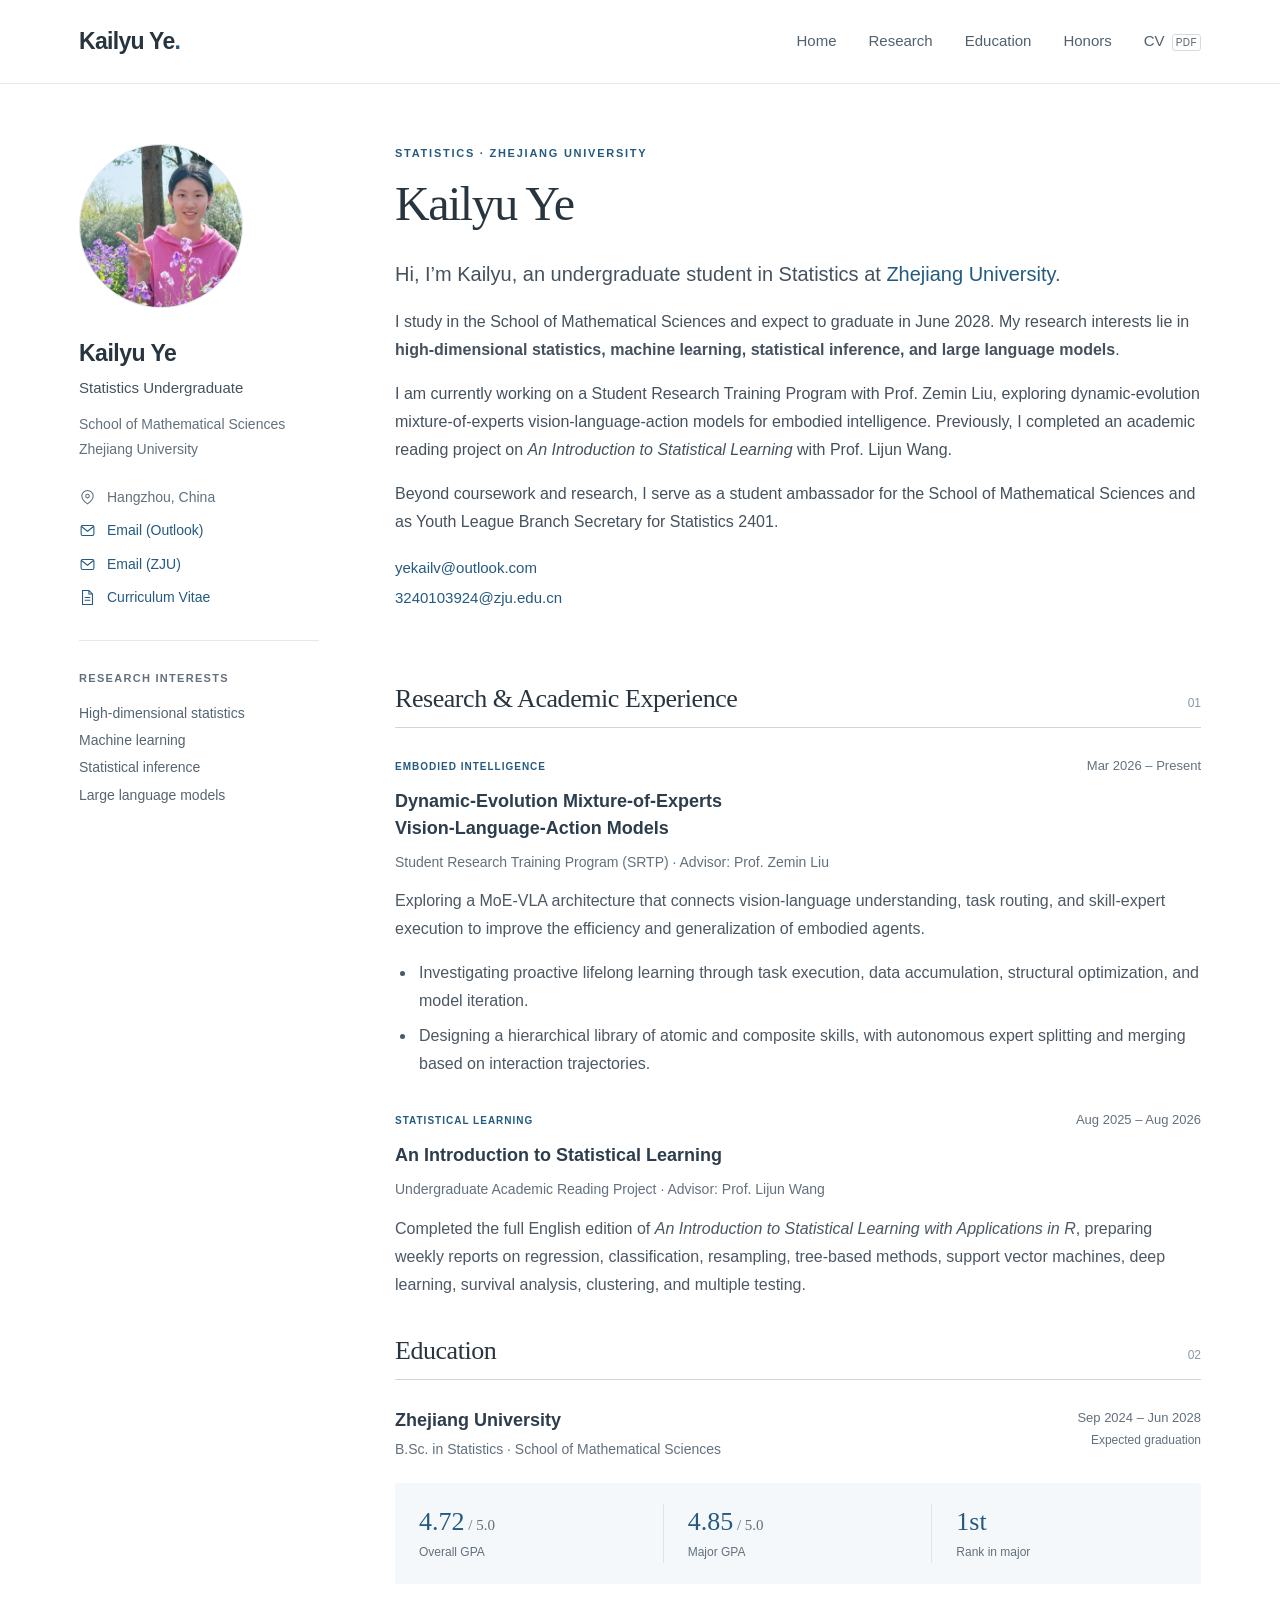
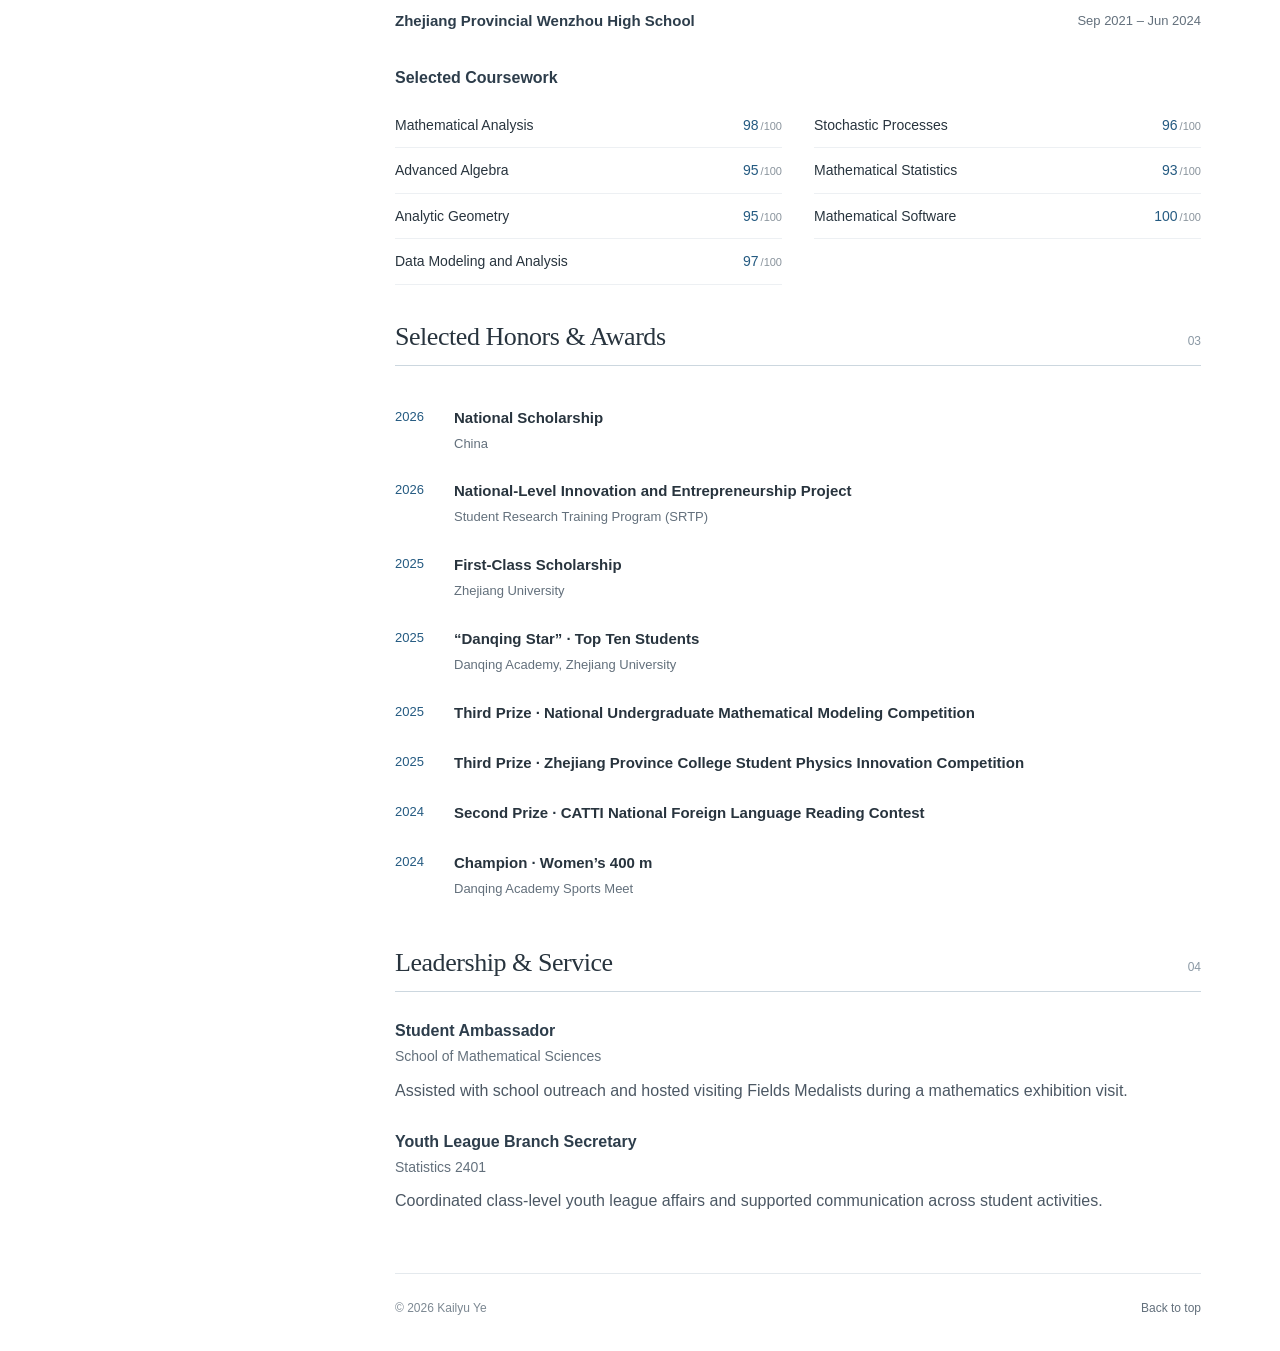
==== index.html @ 3902a8bb "Use supplied portrait as homepage profile photo" ====
<!doctype html>
<html lang="en">
<head>
  <meta charset="utf-8">
  <meta name="viewport" content="width=device-width, initial-scale=1">
  <meta name="description" content="Kailyu Ye is an undergraduate studying Statistics at Zhejiang University, with interests in high-dimensional statistics, machine learning, statistical inference, and large language models.">
  <meta name="theme-color" content="#245a81">
  <title>Kailyu Ye | Zhejiang University</title>
  <link rel="icon" href="favicon.svg" type="image/svg+xml">
  <link rel="stylesheet" href="styles.css">
</head>
<body>
<a class="skip" href="#main">Skip to content</a>
<header class="masthead">
  <nav class="nav" aria-label="Main navigation">
    <a class="wordmark" href="#about">Kailyu Ye<span class="wordmark-dot">.</span></a>
    <div class="nav-links"><a href="#about">Home</a><a href="#research">Research</a><a href="#education">Education</a><a href="#honors">Honors</a><a href="Kailyu_Ye_CV.pdf" target="_blank" rel="noopener">CV <span class="file-label">PDF</span></a></div>
  </nav>
</header>
<div class="layout">
  <aside class="profile" aria-label="Personal information">
    <img class="monogram" src="profile.jpg" alt="Kailyu Ye" width="164" height="164" style="object-fit:cover;object-position:65% 35%;" fetchpriority="high">
    <h2>Kailyu Ye</h2>
    <p class="role">Statistics Undergraduate</p>
    <p class="affiliation">School of Mathematical Sciences<br>Zhejiang University</p>
    <div class="profile-links">
      <span><svg viewBox="0 0 24 24" aria-hidden="true"><path d="M20 10c0 6-8 11-8 11S4 16 4 10a8 8 0 1 1 16 0Z"/><circle cx="12" cy="10" r="2.5"/></svg>Hangzhou, China</span>
      <a href="mailto:yekailv@outlook.com"><svg viewBox="0 0 24 24" aria-hidden="true"><rect x="3" y="5" width="18" height="14" rx="2"/><path d="m3 6 9 7 9-7"/></svg>Email (Outlook)</a>
      <a href="mailto:3240103924@zju.edu.cn"><svg viewBox="0 0 24 24" aria-hidden="true"><rect x="3" y="5" width="18" height="14" rx="2"/><path d="m3 6 9 7 9-7"/></svg>Email (ZJU)</a>
      <a href="Kailyu_Ye_CV.pdf" target="_blank" rel="noopener"><svg viewBox="0 0 24 24" aria-hidden="true"><path d="M14 2H5v20h14V7Z M14 2v5h5 M8 12h8 M8 16h8"/></svg>Curriculum Vitae</a>
    </div>
    <div class="sidebar-note"><span>RESEARCH INTERESTS</span><p>High-dimensional statistics<br>Machine learning<br>Statistical inference<br>Large language models</p></div>
  </aside>
  <main id="main">
    <section id="about" class="intro">
      <p class="eyebrow">STATISTICS · ZHEJIANG UNIVERSITY</p>
      <h1>Kailyu Ye</h1>
      <p class="intro-lead">Hi, I’m Kailyu, an undergraduate student in Statistics at <a href="https://www.zju.edu.cn/english/" target="_blank" rel="noopener">Zhejiang University</a>.</p>
      <p>I study in the School of Mathematical Sciences and expect to graduate in June 2028. My research interests lie in <strong>high-dimensional statistics, machine learning, statistical inference, and large language models</strong>.</p>
      <p>I am currently working on a Student Research Training Program with Prof. Zemin Liu, exploring dynamic-evolution mixture-of-experts vision-language-action models for embodied intelligence. Previously, I completed an academic reading project on <em>An Introduction to Statistical Learning</em> with Prof. Lijun Wang.</p>
      <p>Beyond coursework and research, I serve as a student ambassador for the School of Mathematical Sciences and as Youth League Branch Secretary for Statistics 2401.</p>
      <a class="contact-link" href="mailto:yekailv@outlook.com">yekailv@outlook.com</a><br>
      <a class="contact-link" href="mailto:3240103924@zju.edu.cn">3240103924@zju.edu.cn</a>
    </section>

    <section id="research">
      <div class="section-heading"><h2>Research & Academic Experience</h2><span>01</span></div>
      <article class="research-item">
        <div class="item-meta"><span class="tag">EMBODIED INTELLIGENCE</span><time>Mar 2026 – Present</time></div>
        <h3>Dynamic-Evolution Mixture-of-Experts<br class="desktop-break"> Vision-Language-Action Models</h3>
        <p class="subline">Student Research Training Program (SRTP) · Advisor: Prof. Zemin Liu</p>
        <p>Exploring a MoE-VLA architecture that connects vision-language understanding, task routing, and skill-expert execution to improve the efficiency and generalization of embodied agents.</p>
        <ul><li>Investigating proactive lifelong learning through task execution, data accumulation, structural optimization, and model iteration.</li><li>Designing a hierarchical library of atomic and composite skills, with autonomous expert splitting and merging based on interaction trajectories.</li></ul>
      </article>
      <article class="research-item">
        <div class="item-meta"><span class="tag">STATISTICAL LEARNING</span><time>Aug 2025 – Aug 2026</time></div>
        <h3>An Introduction to Statistical Learning</h3>
        <p class="subline">Undergraduate Academic Reading Project · Advisor: Prof. Lijun Wang</p>
        <p>Completed the full English edition of <em>An Introduction to Statistical Learning with Applications in R</em>, preparing weekly reports on regression, classification, resampling, tree-based methods, support vector machines, deep learning, survival analysis, clustering, and multiple testing.</p>
      </article>
    </section>

    <section id="education">
      <div class="section-heading"><h2>Education</h2><span>02</span></div>
      <div class="education-row"><div><h3>Zhejiang University</h3><p>B.Sc. in Statistics · School of Mathematical Sciences</p></div><time>Sep 2024 – Jun 2028<br><small>Expected graduation</small></time></div>
      <div class="academic-stats"><div><strong>4.72<span> / 5.0</span></strong><span>Overall GPA</span></div><div><strong>4.85<span> / 5.0</span></strong><span>Major GPA</span></div><div><strong>1st</strong><span>Rank in major</span></div></div>
      <div class="education-row secondary"><div><h3>Zhejiang Provincial Wenzhou High School</h3></div><time>Sep 2021 – Jun 2024</time></div>
      <h3 class="minor-heading">Selected Coursework</h3>
      <dl class="courses"><div><dt>Mathematical Analysis</dt><dd>98<span>/100</span></dd></div><div><dt>Stochastic Processes</dt><dd>96<span>/100</span></dd></div><div><dt>Advanced Algebra</dt><dd>95<span>/100</span></dd></div><div><dt>Mathematical Statistics</dt><dd>93<span>/100</span></dd></div><div><dt>Analytic Geometry</dt><dd>95<span>/100</span></dd></div><div><dt>Mathematical Software</dt><dd>100<span>/100</span></dd></div><div><dt>Data Modeling and Analysis</dt><dd>97<span>/100</span></dd></div></dl>
    </section>

    <section id="honors">
      <div class="section-heading"><h2>Selected Honors & Awards</h2><span>03</span></div>
      <ul class="awards"><li><time>2026</time><div><strong>National Scholarship</strong><span>China</span></div></li><li><time>2026</time><div><strong>National-Level Innovation and Entrepreneurship Project</strong><span>Student Research Training Program (SRTP)</span></div></li><li><time>2025</time><div><strong>First-Class Scholarship</strong><span>Zhejiang University</span></div></li><li><time>2025</time><div><strong>“Danqing Star” · Top Ten Students</strong><span>Danqing Academy, Zhejiang University</span></div></li><li><time>2025</time><div><strong>Third Prize · National Undergraduate Mathematical Modeling Competition</strong></div></li><li><time>2025</time><div><strong>Third Prize · Zhejiang Province College Student Physics Innovation Competition</strong></div></li><li><time>2024</time><div><strong>Second Prize · CATTI National Foreign Language Reading Contest</strong></div></li><li><time>2024</time><div><strong>Champion · Women’s 400 m</strong><span>Danqing Academy Sports Meet</span></div></li></ul>
    </section>

    <section id="service">
      <div class="section-heading"><h2>Leadership & Service</h2><span>04</span></div>
      <div class="service-item"><h3>Student Ambassador</h3><p class="subline">School of Mathematical Sciences</p><p>Assisted with school outreach and hosted visiting Fields Medalists during a mathematics exhibition visit.</p></div>
      <div class="service-item"><h3>Youth League Branch Secretary</h3><p class="subline">Statistics 2401</p><p>Coordinated class-level youth league affairs and supported communication across student activities.</p></div>
    </section>
    <footer><span>© 2026 Kailyu Ye</span><a href="#about">Back to top</a></footer>
  </main>
</div>
</body>
</html>
---- styles.css ----
:root{--ink:#28343e;--muted:#63707c;--blue:#245a81;--line:#e4e9ed;--pale:#f5f8fa}*{box-sizing:border-box}html{scroll-behavior:smooth;scroll-padding-top:104px}body{margin:0;background:#fff;color:var(--ink);font-family:-apple-system,BlinkMacSystemFont,"Segoe UI",Arial,sans-serif;font-size:16px;line-height:1.75}a{color:var(--blue);text-decoration:none;text-underline-offset:4px}a:hover{text-decoration:underline}a:focus-visible{outline:3px solid #7eaac9;outline-offset:5px;border-radius:2px}.skip{position:absolute;top:-60px;left:16px;background:white;padding:8px 16px;z-index:10}.skip:focus{top:8px}.masthead{border-bottom:1px solid var(--line);background:rgba(255,255,255,.97);position:sticky;top:0;z-index:3}.nav{max-width:1190px;margin:auto;min-height:83px;display:flex;align-items:center;justify-content:space-between;padding:0 34px;gap:28px}.wordmark{font-size:23px;font-weight:700;letter-spacing:-.7px;color:var(--ink)}.wordmark-dot{color:var(--blue)}.nav-links{display:flex;align-items:center;gap:32px}.nav-links a{font-size:15px;font-weight:500;color:#52616e}.nav-links a:hover{color:var(--blue)}.file-label{font-size:10px;letter-spacing:.4px;margin-left:3px;border:1px solid #d4dce2;border-radius:3px;padding:2px 3px;vertical-align:middle}.layout{max-width:1190px;margin:0 auto;display:grid;grid-template-columns:240px minmax(0,1fr);gap:76px;padding:60px 34px 0}.profile{align-self:start;position:sticky;top:129px}.monogram{width:164px;height:164px;display:grid;place-content:center;border:1px solid #dce5eb;border-radius:50%;background:#edf3f7;color:#38637f;font-family:Georgia,serif;font-size:56px;letter-spacing:-4px;position:relative;margin-bottom:25px}.monogram span{position:absolute;bottom:32px;left:68px;width:28px;height:2px;background:#7d9aad}.profile h2{font-size:23px;margin:0 0 2px;letter-spacing:-.5px}.role{font-size:15px;margin:0 0 10px;color:#44535f}.affiliation{font-size:14px;color:var(--muted);line-height:1.8;margin:0 0 23px}.profile-links{display:flex;flex-direction:column;gap:9px;font-size:14px}.profile-links>*{display:flex;align-items:center;gap:11px}.profile-links>span{color:var(--muted)}.profile-links svg{width:17px;height:17px;fill:none;stroke:currentColor;stroke-width:1.5;flex-shrink:0}.sidebar-note{margin-top:30px;padding-top:22px;border-top:1px solid var(--line)}.sidebar-note>span{font-size:11px;letter-spacing:1.3px;font-weight:600;color:var(--muted)}.sidebar-note p{font-size:14px;line-height:1.95;margin-top:9px;color:#566571}main{min-width:0}.eyebrow{font-size:11px;letter-spacing:1.75px;font-weight:600;color:var(--blue);margin:0 0 13px}h1{font-family:Georgia,"Times New Roman",serif;font-size:48px;font-weight:400;letter-spacing:-1.5px;line-height:1.15;margin:0 0 27px}p{margin:0 0 16px}strong{font-weight:600}.intro-lead{font-size:20px;line-height:1.6;margin-bottom:18px}.intro{padding-bottom:35px}.intro p:not(.eyebrow){color:#45515d}.contact-link{display:inline-block;margin-top:3px;font-size:15px}section{scroll-margin-top:105px}main>section+section{margin-top:35px}.section-heading{display:flex;justify-content:space-between;align-items:baseline;gap:20px;border-bottom:1px solid #ccd7df;margin-bottom:27px;padding-bottom:11px}.section-heading h2{font-family:Georgia,"Times New Roman",serif;font-size:26px;letter-spacing:-.45px;font-weight:400;line-height:1.3;margin:0}.section-heading>span{font-size:12px;color:#8a98a4;font-variant-numeric:tabular-nums}h3{font-size:18px;line-height:1.5;font-weight:600;margin:0 0 8px;color:#2d3d4b}.research-item{margin-bottom:31px}.item-meta{display:flex;justify-content:space-between;gap:15px;align-items:center;margin-bottom:10px}.tag{font-size:10px;font-weight:650;letter-spacing:1px;color:var(--blue)}time{font-size:13px;color:var(--muted);white-space:nowrap}.subline{font-size:14px;color:var(--muted);margin-bottom:13px}.research-item>p:not(.subline),.research-item ul{color:#4c5864}.research-item ul{padding-left:21px;margin:10px 0}.research-item li{padding-left:3px;margin-bottom:7px}.education-row{display:flex;justify-content:space-between;gap:20px}.education-row h3{margin-bottom:3px}.education-row p{font-size:14px;color:var(--muted)}.education-row time{text-align:right}.education-row small{font-size:12px}.academic-stats{display:grid;grid-template-columns:repeat(3,1fr);padding:21px 0;margin:6px 0 26px;background:var(--pale);border-radius:3px}.academic-stats>div{padding:0 24px;display:flex;flex-direction:column;border-right:1px solid #dce5eb}.academic-stats>div:last-child{border-right:0}.academic-stats strong{font-family:Georgia,serif;font-weight:400;font-size:26px;color:var(--blue);line-height:1.4}.academic-stats strong span{font-size:15px;color:var(--muted)}.academic-stats>div>span{font-size:12px;color:var(--muted);margin-top:2px}.secondary h3{font-size:15px}.minor-heading{font-size:16px;margin:30px 0 13px}.courses{display:grid;grid-template-columns:1fr 1fr;column-gap:32px;margin:0}.courses>div{display:flex;justify-content:space-between;gap:10px;border-bottom:1px solid #edf0f3;padding:10px 0;font-size:14px}.courses dd{margin:0;color:var(--blue);font-variant-numeric:tabular-nums;white-space:nowrap}.courses dd span{color:#8a949d;font-size:11px;margin-left:2px}.awards{list-style:none;padding:0;margin:0}.awards li{display:flex;gap:24px;padding:11px 0}.awards time{padding-top:2px;color:var(--blue);min-width:35px}.awards strong{font-size:15px}.awards li div>span{display:block;font-size:13px;color:var(--muted);margin-top:1px}.service-item{margin-bottom:25px}.service-item h3{font-size:16px;margin:0}.service-item .subline{margin:1px 0 8px}.service-item>p:last-child{color:#4c5864}footer{margin-top:58px;border-top:1px solid var(--line);padding:24px 0 32px;display:flex;justify-content:space-between;font-size:12px;color:#7c8892}footer a{color:var(--muted)}@media(min-width:1350px){.layout{gap:90px;grid-template-columns:235px minmax(0,1fr)}}@media(max-width:900px){.layout{gap:38px;grid-template-columns:200px minmax(0,1fr);padding:40px 25px 0}.nav{padding:0 25px}.nav-links{gap:21px}.monogram{width:145px;height:145px}.monogram span{left:59px;bottom:25px}.courses{grid-template-columns:1fr}.education-row{display:block}.education-row time{text-align:left;display:block;margin-bottom:16px}.education-row time br{display:none}.education-row small{margin-left:5px}.academic-stats>div{padding:0 13px}.item-meta{align-items:start;flex-direction:column;gap:3px}.desktop-break{display:none}}@media(max-width:640px){html{scroll-padding-top:120px}.masthead{position:relative}.nav{display:block;padding:17px 22px 14px}.wordmark{font-size:22px}.nav-links{gap:23px;margin-top:11px;overflow-x:auto;padding-bottom:4px}.nav-links a{font-size:14px;white-space:nowrap}.layout{display:block;padding:30px 23px 0}.profile{position:static;display:grid;grid-template-columns:80px 1fr;column-gap:19px;margin-bottom:37px;padding-bottom:25px;border-bottom:1px solid var(--line)}.monogram{grid-column:1;grid-row:1/5;width:80px;height:80px;font-size:32px;letter-spacing:-2px;margin:0}.monogram span{width:16px;left:32px;bottom:15px}.profile h2{font-size:21px;grid-column:2}.role{grid-column:2;font-size:14px;margin:0 0 3px}.affiliation{grid-column:2;font-size:12px;margin:0}.profile-links{grid-column:1/3;flex-direction:row;flex-wrap:wrap;gap:10px 20px;margin-top:19px;font-size:13px}.profile-links>span{display:none}.sidebar-note{display:none}h1{font-size:40px;margin-bottom:22px}.eyebrow{font-size:10px;letter-spacing:1.3px}.intro-lead{font-size:19px}.intro{padding-bottom:13px}.section-heading h2{font-size:24px}.section-heading{gap:12px}.academic-stats strong{font-size:23px}.academic-stats>div{padding:0 12px}.academic-stats>div>span{font-size:11px}.academic-stats strong span{font-size:12px}.awards li{gap:18px}main>section+section{margin-top:33px}footer{margin-top:40px}section{scroll-margin-top:25px}}@media(prefers-reduced-motion:reduce){html{scroll-behavior:auto}}
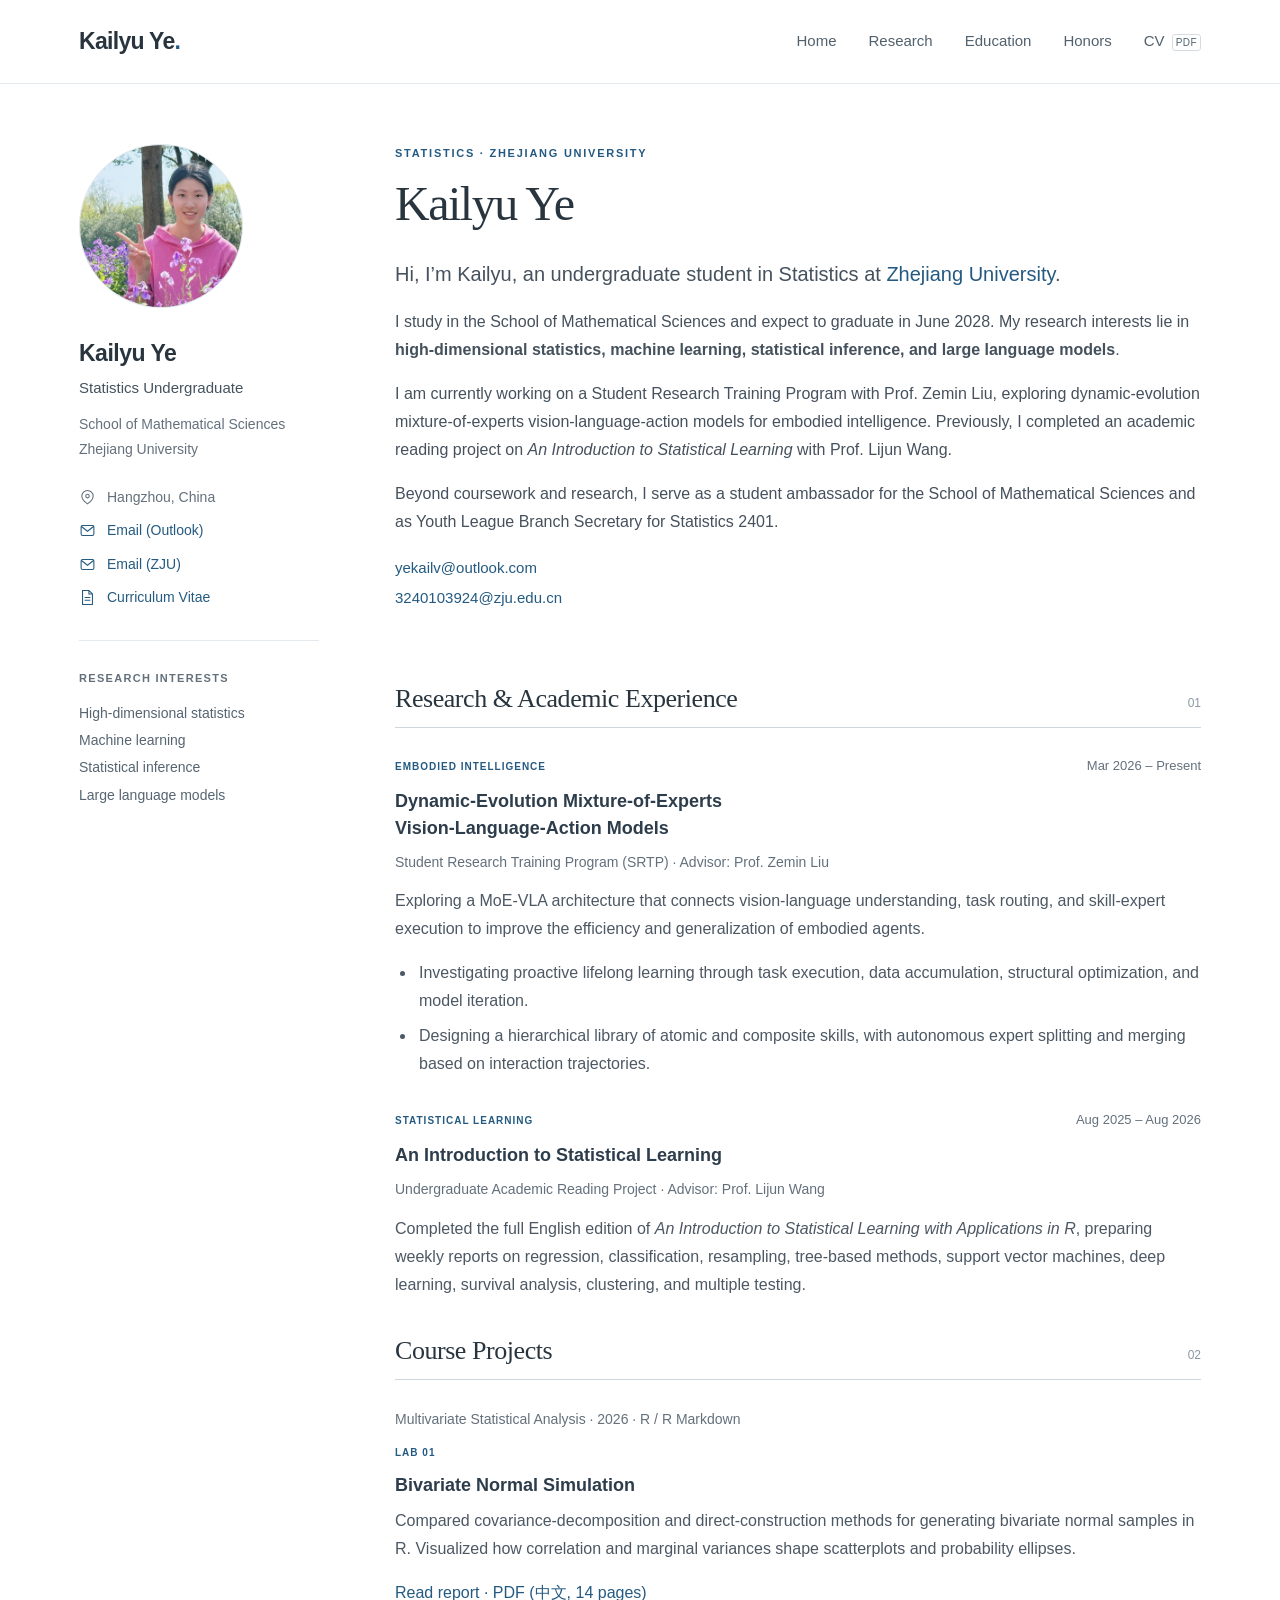
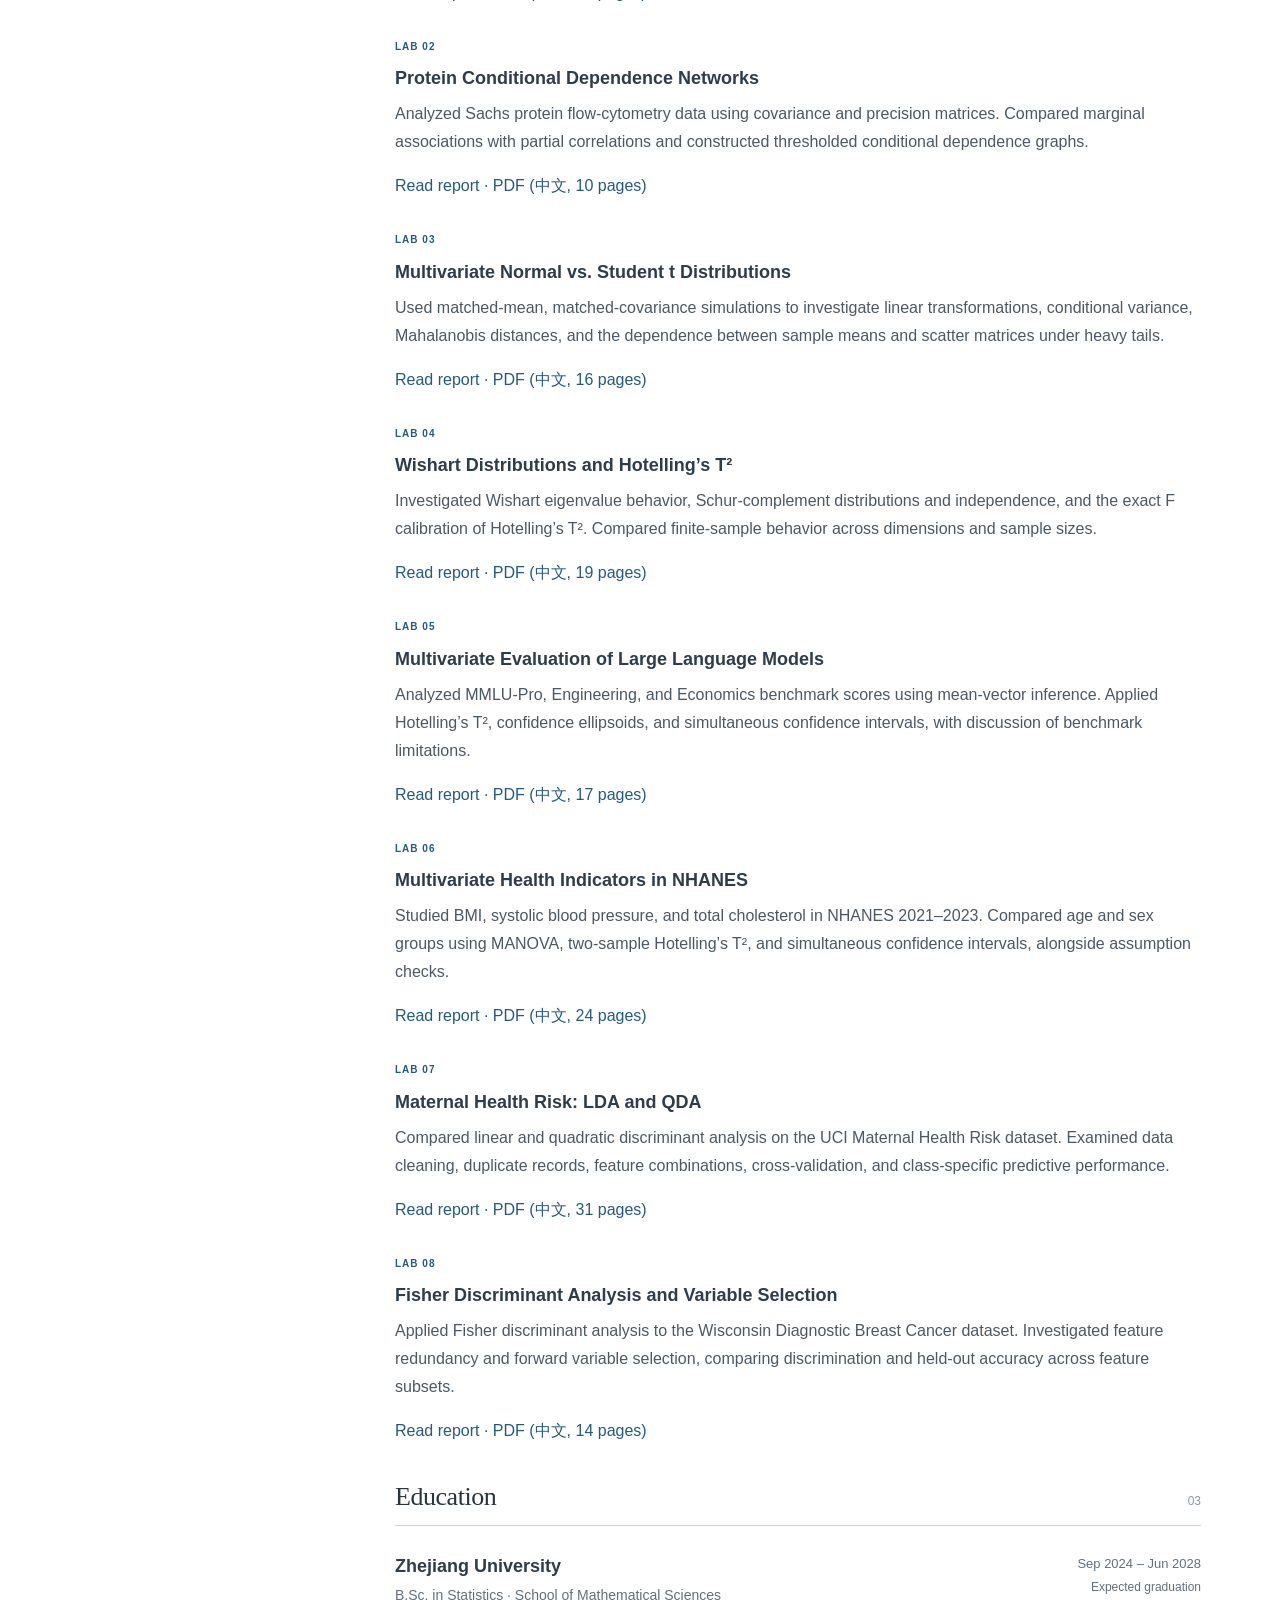
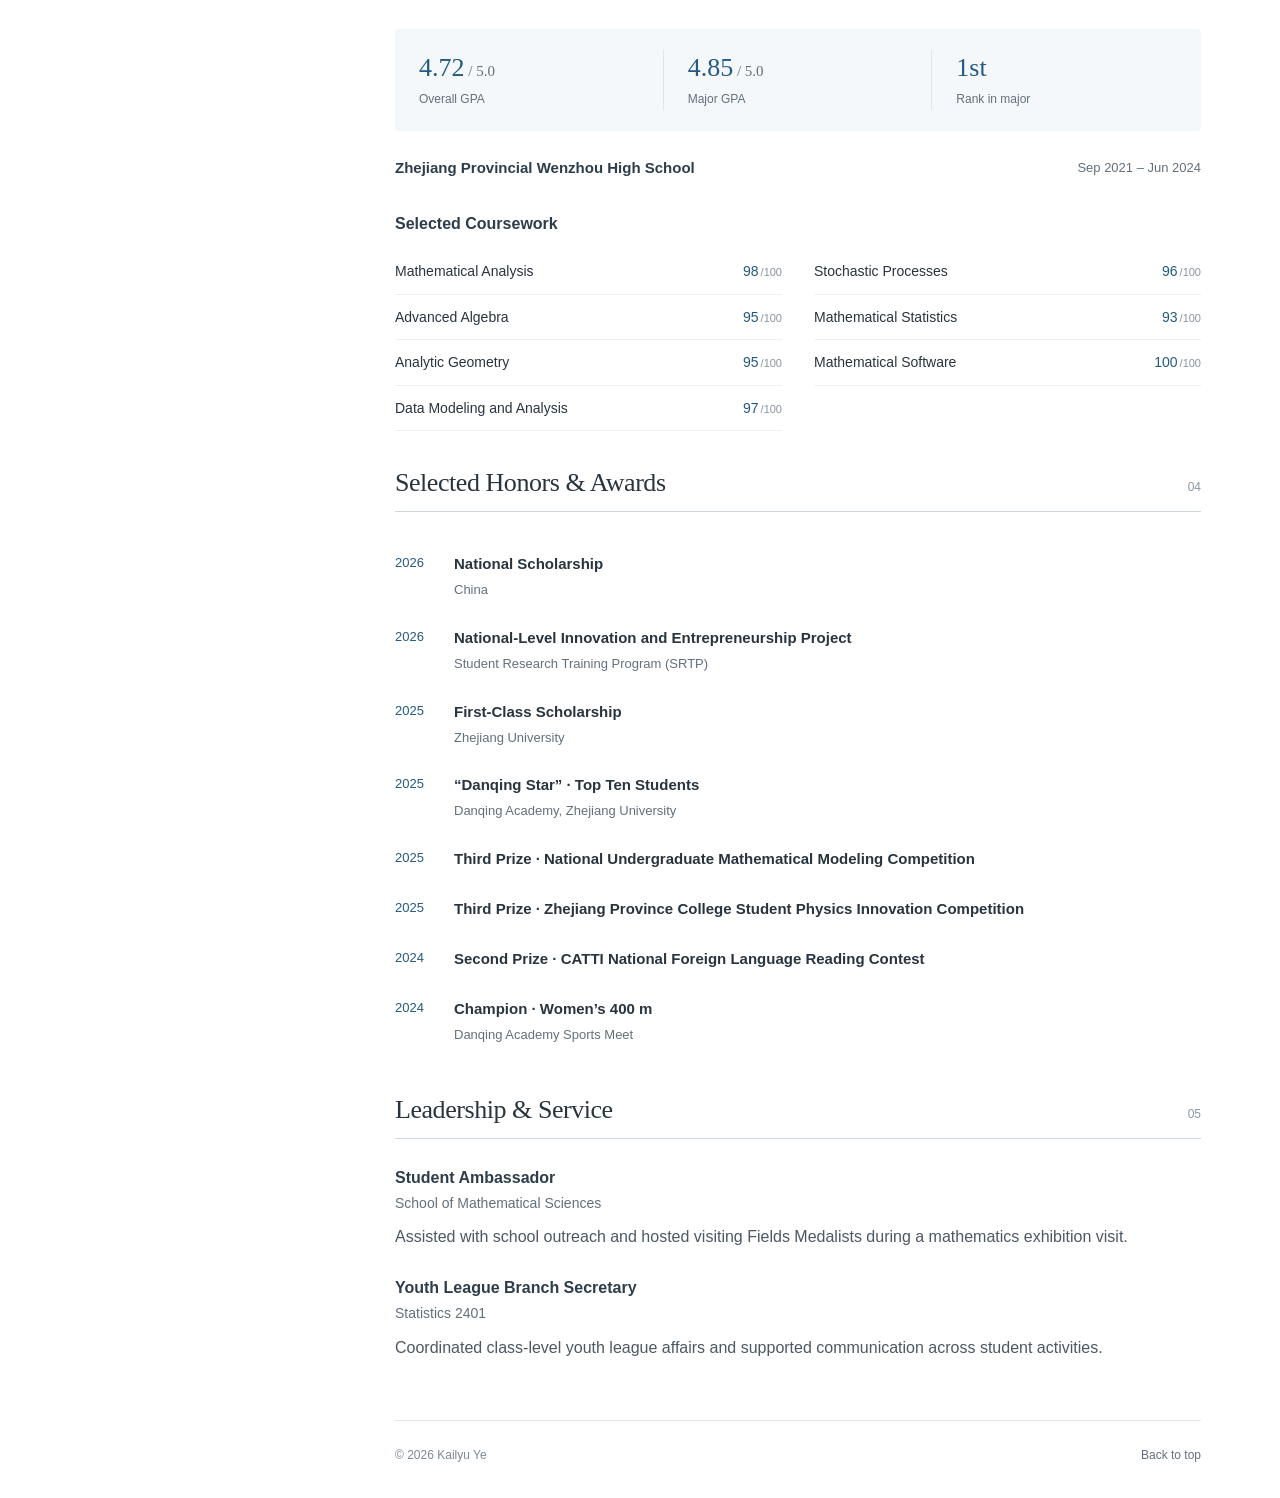
==== commit d6fd3c7f: "Add eight multivariate statistics lab summaries and PDF reports" ====
--- a/index.html
+++ b/index.html
@@ -60,8 +60,61 @@
       </article>
     </section>
 
+    <section id="course-projects">
+      <div class="section-heading"><h2>Course Projects</h2><span>02</span></div>
+      <p class="subline">Multivariate Statistical Analysis · 2026 · R / R Markdown</p>
+      <article class="research-item">
+        <div class="item-meta"><span class="tag">LAB 01</span></div>
+        <h3>Bivariate Normal Simulation</h3>
+        <p>Compared covariance-decomposition and direct-construction methods for generating bivariate normal samples in R. Visualized how correlation and marginal variances shape scatterplots and probability ellipses.</p>
+        <a href="projects/multivariate/lab01.pdf" target="_blank" rel="noopener" aria-label="Read Lab 1 report, PDF in Chinese">Read report · PDF (中文, 14 pages)</a>
+      </article>
+      <article class="research-item">
+        <div class="item-meta"><span class="tag">LAB 02</span></div>
+        <h3>Protein Conditional Dependence Networks</h3>
+        <p>Analyzed Sachs protein flow-cytometry data using covariance and precision matrices. Compared marginal associations with partial correlations and constructed thresholded conditional dependence graphs.</p>
+        <a href="projects/multivariate/lab02.pdf" target="_blank" rel="noopener" aria-label="Read Lab 2 report, PDF in Chinese">Read report · PDF (中文, 10 pages)</a>
+      </article>
+      <article class="research-item">
+        <div class="item-meta"><span class="tag">LAB 03</span></div>
+        <h3>Multivariate Normal vs. Student t Distributions</h3>
+        <p>Used matched-mean, matched-covariance simulations to investigate linear transformations, conditional variance, Mahalanobis distances, and the dependence between sample means and scatter matrices under heavy tails.</p>
+        <a href="projects/multivariate/lab03.pdf" target="_blank" rel="noopener" aria-label="Read Lab 3 report, PDF in Chinese">Read report · PDF (中文, 16 pages)</a>
+      </article>
+      <article class="research-item">
+        <div class="item-meta"><span class="tag">LAB 04</span></div>
+        <h3>Wishart Distributions and Hotelling’s T²</h3>
+        <p>Investigated Wishart eigenvalue behavior, Schur-complement distributions and independence, and the exact F calibration of Hotelling’s T². Compared finite-sample behavior across dimensions and sample sizes.</p>
+        <a href="projects/multivariate/lab04.pdf" target="_blank" rel="noopener" aria-label="Read Lab 4 report, PDF in Chinese">Read report · PDF (中文, 19 pages)</a>
+      </article>
+      <article class="research-item">
+        <div class="item-meta"><span class="tag">LAB 05</span></div>
+        <h3>Multivariate Evaluation of Large Language Models</h3>
+        <p>Analyzed MMLU-Pro, Engineering, and Economics benchmark scores using mean-vector inference. Applied Hotelling’s T², confidence ellipsoids, and simultaneous confidence intervals, with discussion of benchmark limitations.</p>
+        <a href="projects/multivariate/lab05.pdf" target="_blank" rel="noopener" aria-label="Read Lab 5 report, PDF in Chinese">Read report · PDF (中文, 17 pages)</a>
+      </article>
+      <article class="research-item">
+        <div class="item-meta"><span class="tag">LAB 06</span></div>
+        <h3>Multivariate Health Indicators in NHANES</h3>
+        <p>Studied BMI, systolic blood pressure, and total cholesterol in NHANES 2021–2023. Compared age and sex groups using MANOVA, two-sample Hotelling’s T², and simultaneous confidence intervals, alongside assumption checks.</p>
+        <a href="projects/multivariate/lab06.pdf" target="_blank" rel="noopener" aria-label="Read Lab 6 report, PDF in Chinese">Read report · PDF (中文, 24 pages)</a>
+      </article>
+      <article class="research-item">
+        <div class="item-meta"><span class="tag">LAB 07</span></div>
+        <h3>Maternal Health Risk: LDA and QDA</h3>
+        <p>Compared linear and quadratic discriminant analysis on the UCI Maternal Health Risk dataset. Examined data cleaning, duplicate records, feature combinations, cross-validation, and class-specific predictive performance.</p>
+        <a href="projects/multivariate/lab07.pdf" target="_blank" rel="noopener" aria-label="Read Lab 7 report, PDF in Chinese">Read report · PDF (中文, 31 pages)</a>
+      </article>
+      <article class="research-item">
+        <div class="item-meta"><span class="tag">LAB 08</span></div>
+        <h3>Fisher Discriminant Analysis and Variable Selection</h3>
+        <p>Applied Fisher discriminant analysis to the Wisconsin Diagnostic Breast Cancer dataset. Investigated feature redundancy and forward variable selection, comparing discrimination and held-out accuracy across feature subsets.</p>
+        <a href="projects/multivariate/lab08.pdf" target="_blank" rel="noopener" aria-label="Read Lab 8 report, PDF in Chinese">Read report · PDF (中文, 14 pages)</a>
+      </article>
+    </section>
+
     <section id="education">
-      <div class="section-heading"><h2>Education</h2><span>02</span></div>
+      <div class="section-heading"><h2>Education</h2><span>03</span></div>
       <div class="education-row"><div><h3>Zhejiang University</h3><p>B.Sc. in Statistics · School of Mathematical Sciences</p></div><time>Sep 2024 – Jun 2028<br><small>Expected graduation</small></time></div>
       <div class="academic-stats"><div><strong>4.72<span> / 5.0</span></strong><span>Overall GPA</span></div><div><strong>4.85<span> / 5.0</span></strong><span>Major GPA</span></div><div><strong>1st</strong><span>Rank in major</span></div></div>
       <div class="education-row secondary"><div><h3>Zhejiang Provincial Wenzhou High School</h3></div><time>Sep 2021 – Jun 2024</time></div>
@@ -70,12 +123,12 @@
     </section>
 
     <section id="honors">
-      <div class="section-heading"><h2>Selected Honors & Awards</h2><span>03</span></div>
+      <div class="section-heading"><h2>Selected Honors & Awards</h2><span>04</span></div>
       <ul class="awards"><li><time>2026</time><div><strong>National Scholarship</strong><span>China</span></div></li><li><time>2026</time><div><strong>National-Level Innovation and Entrepreneurship Project</strong><span>Student Research Training Program (SRTP)</span></div></li><li><time>2025</time><div><strong>First-Class Scholarship</strong><span>Zhejiang University</span></div></li><li><time>2025</time><div><strong>“Danqing Star” · Top Ten Students</strong><span>Danqing Academy, Zhejiang University</span></div></li><li><time>2025</time><div><strong>Third Prize · National Undergraduate Mathematical Modeling Competition</strong></div></li><li><time>2025</time><div><strong>Third Prize · Zhejiang Province College Student Physics Innovation Competition</strong></div></li><li><time>2024</time><div><strong>Second Prize · CATTI National Foreign Language Reading Contest</strong></div></li><li><time>2024</time><div><strong>Champion · Women’s 400 m</strong><span>Danqing Academy Sports Meet</span></div></li></ul>
     </section>
 
     <section id="service">
-      <div class="section-heading"><h2>Leadership & Service</h2><span>04</span></div>
+      <div class="section-heading"><h2>Leadership & Service</h2><span>05</span></div>
       <div class="service-item"><h3>Student Ambassador</h3><p class="subline">School of Mathematical Sciences</p><p>Assisted with school outreach and hosted visiting Fields Medalists during a mathematics exhibition visit.</p></div>
       <div class="service-item"><h3>Youth League Branch Secretary</h3><p class="subline">Statistics 2401</p><p>Coordinated class-level youth league affairs and supported communication across student activities.</p></div>
     </section>
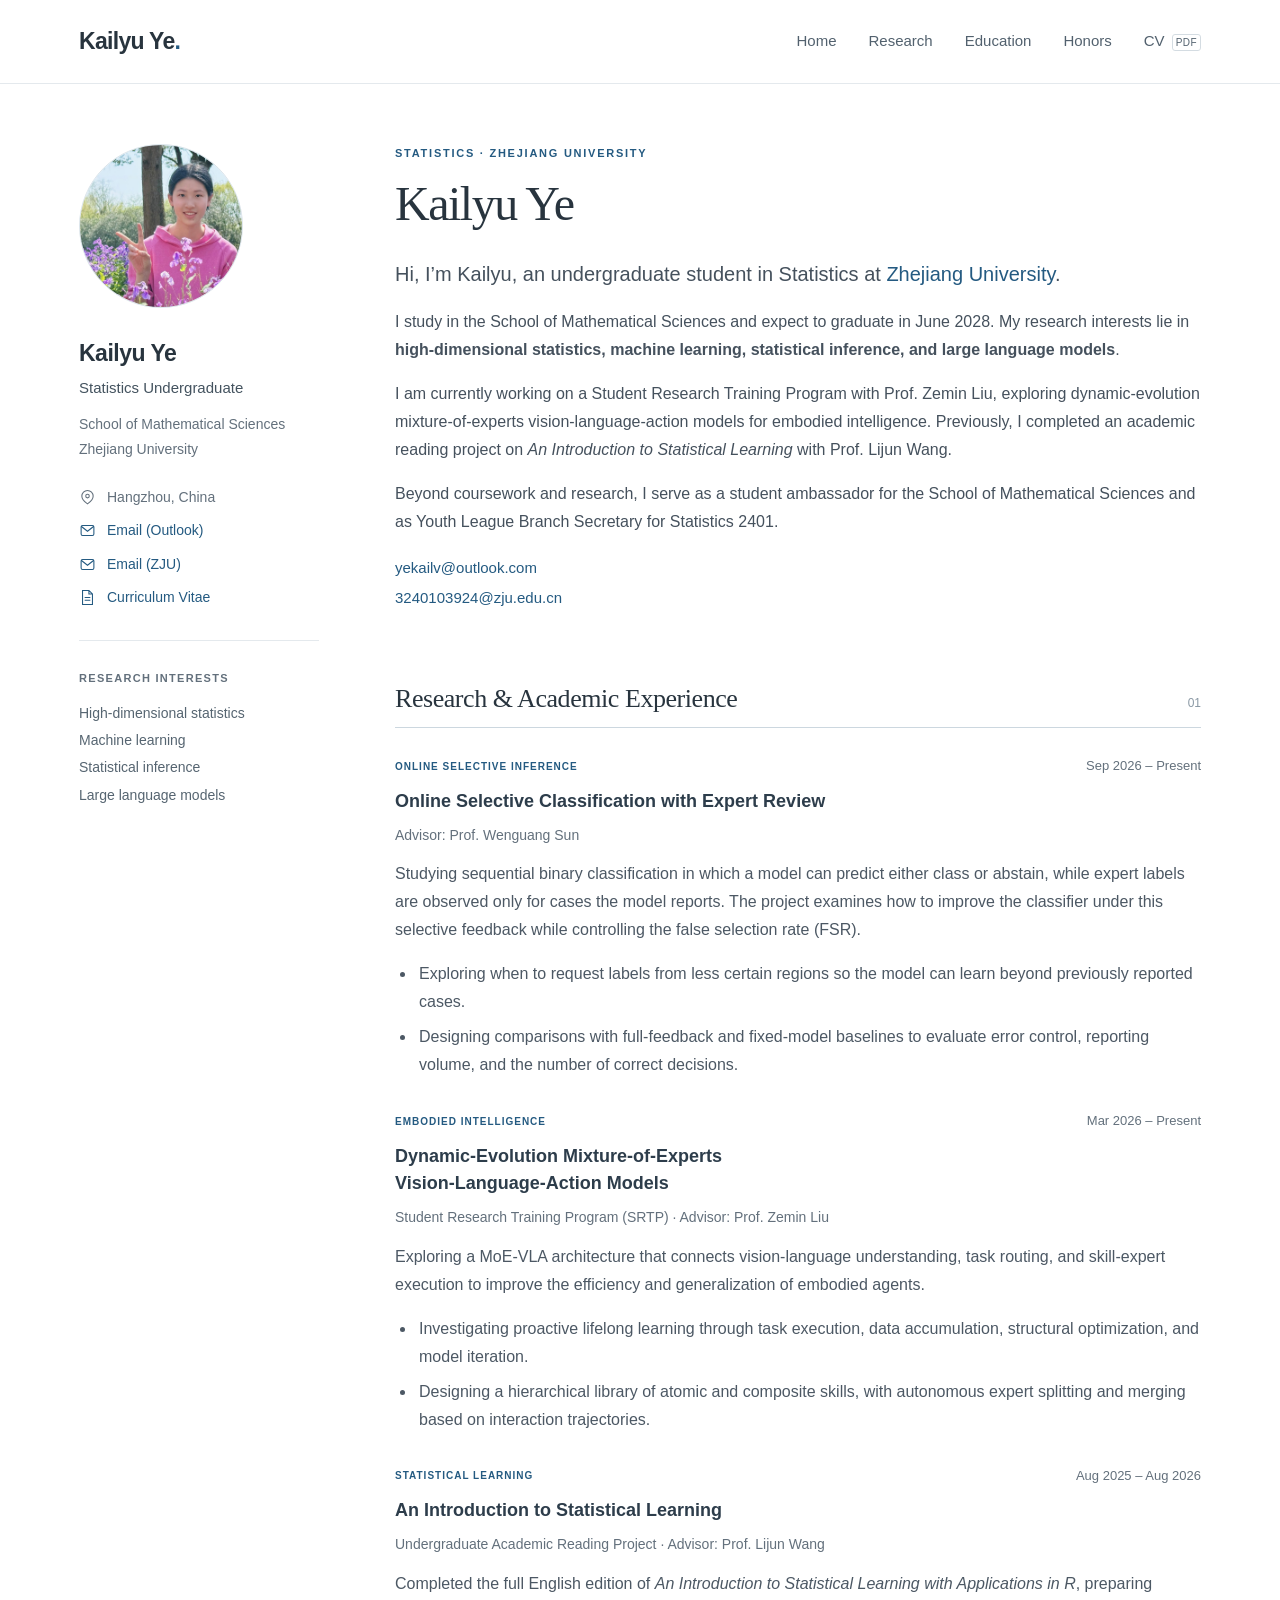
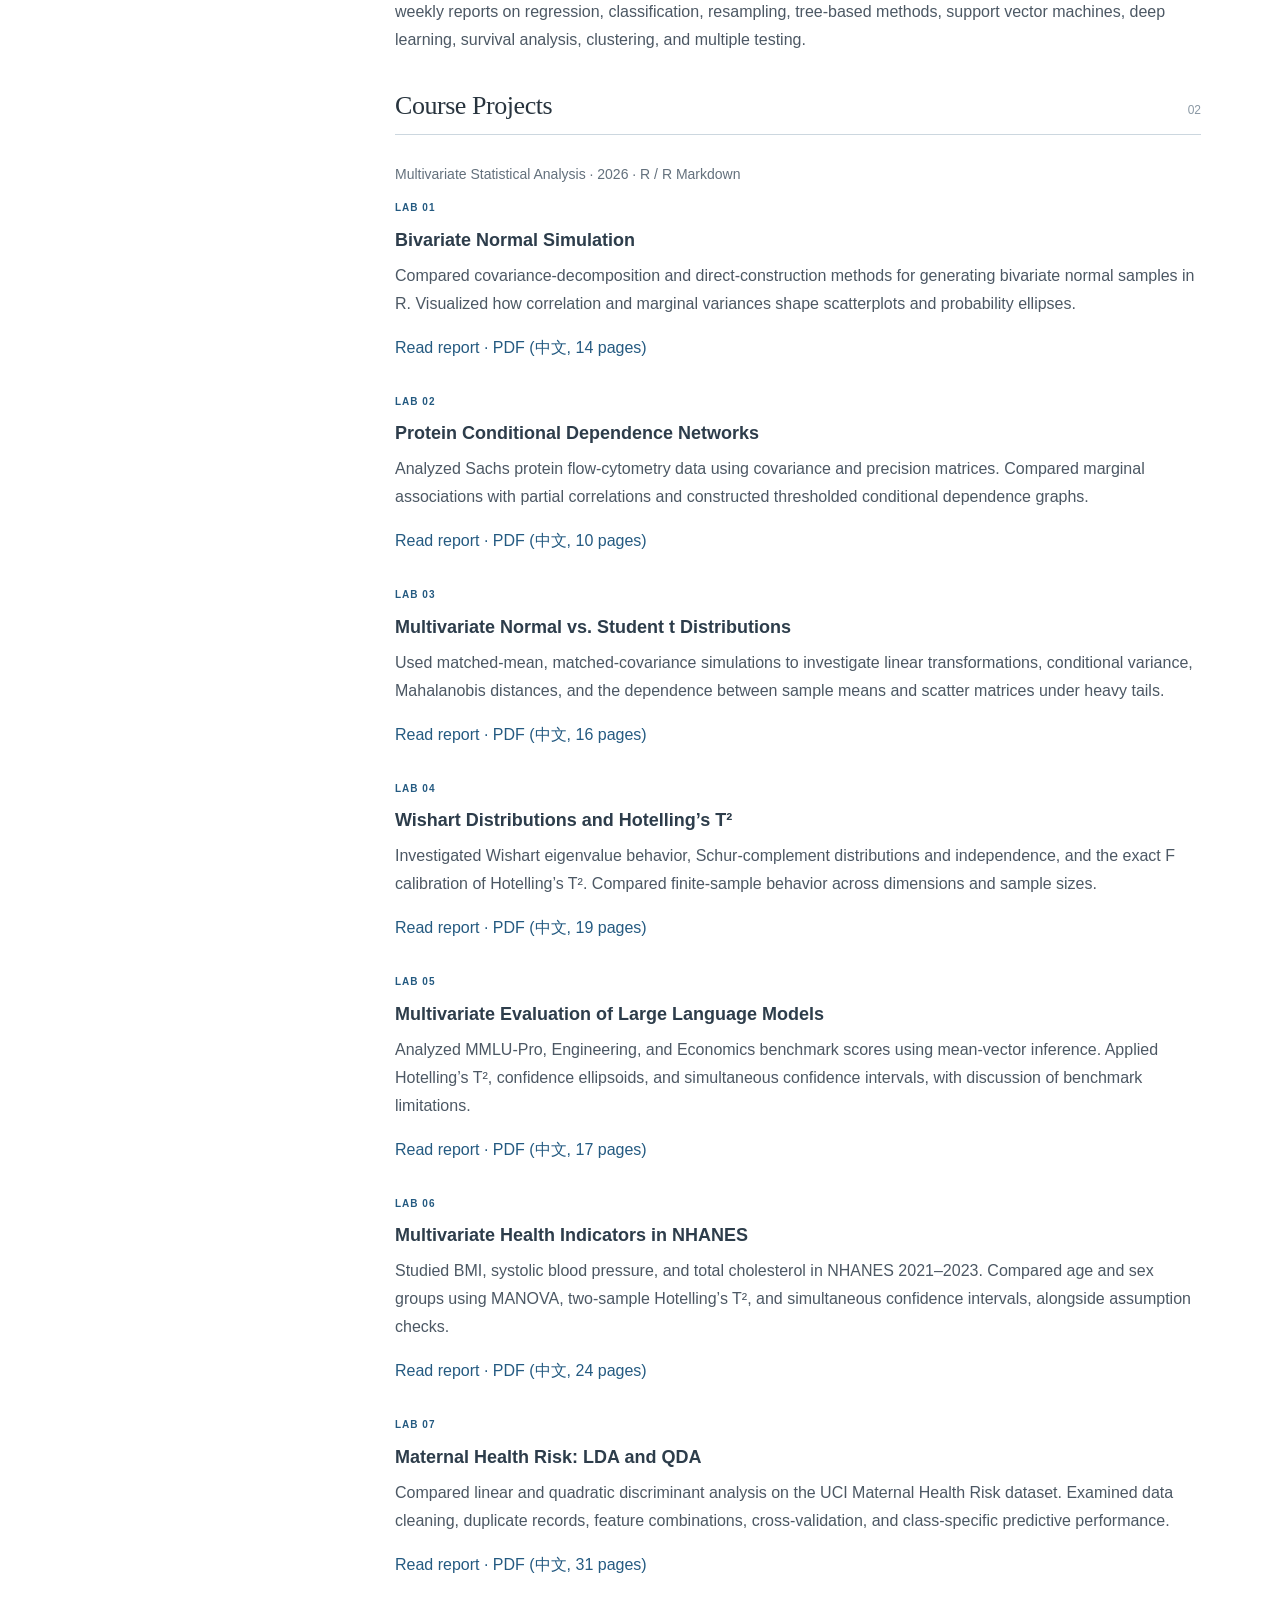
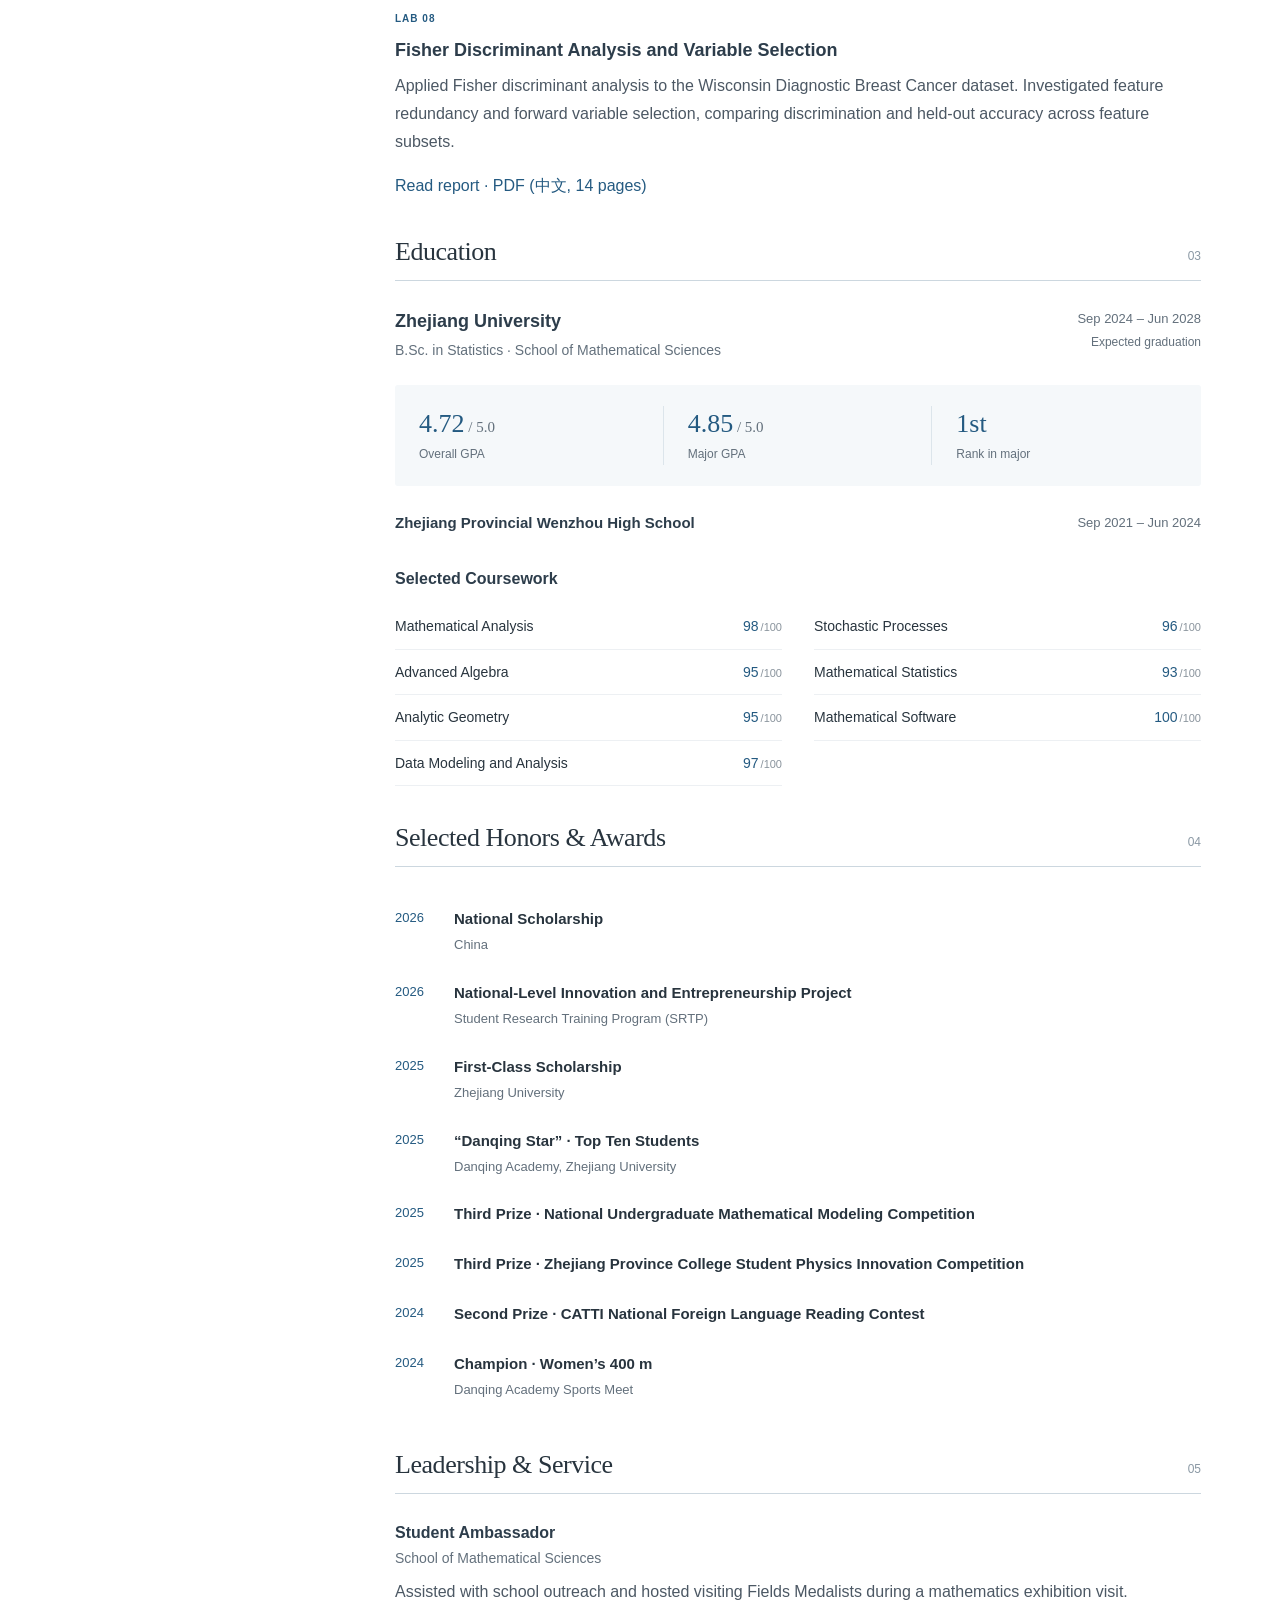
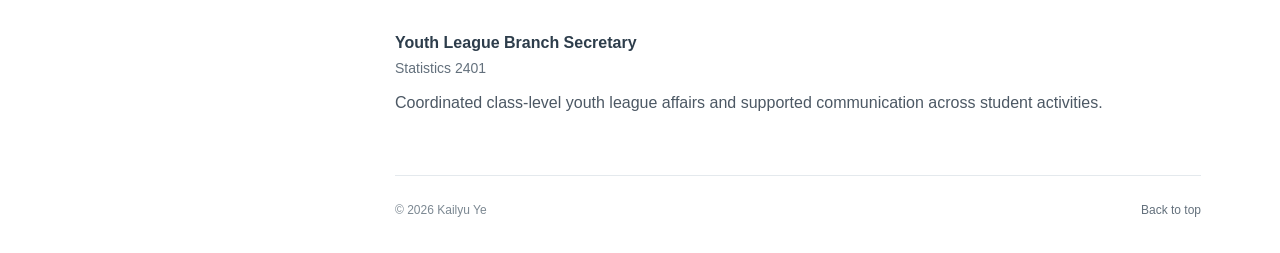
==== commit 9690f9b8: "Add online selective inference research experience" ====
--- a/index.html
+++ b/index.html
@@ -45,6 +45,13 @@
 
     <section id="research">
       <div class="section-heading"><h2>Research & Academic Experience</h2><span>01</span></div>
+      <article class="research-item">
+        <div class="item-meta"><span class="tag">ONLINE SELECTIVE INFERENCE</span><time>Sep 2026 – Present</time></div>
+        <h3>Online Selective Classification with Expert Review</h3>
+        <p class="subline">Advisor: Prof. Wenguang Sun</p>
+        <p>Studying sequential binary classification in which a model can predict either class or abstain, while expert labels are observed only for cases the model reports. The project examines how to improve the classifier under this selective feedback while controlling the false selection rate (FSR).</p>
+        <ul><li>Exploring when to request labels from less certain regions so the model can learn beyond previously reported cases.</li><li>Designing comparisons with full-feedback and fixed-model baselines to evaluate error control, reporting volume, and the number of correct decisions.</li></ul>
+      </article>
       <article class="research-item">
         <div class="item-meta"><span class="tag">EMBODIED INTELLIGENCE</span><time>Mar 2026 – Present</time></div>
         <h3>Dynamic-Evolution Mixture-of-Experts<br class="desktop-break"> Vision-Language-Action Models</h3>
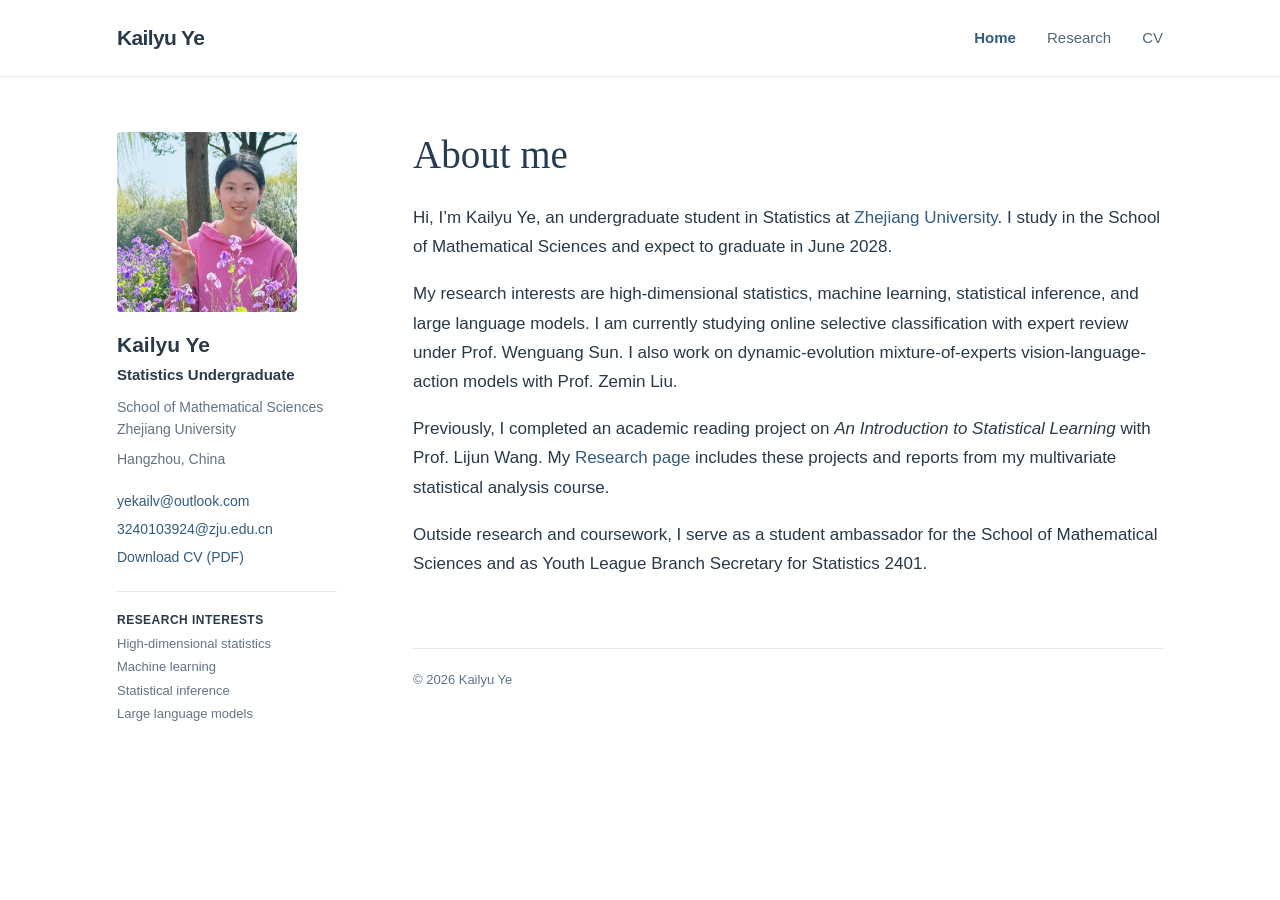
==== commit 14b65363: "Reorganize homepage into Home, Research, and CV pages" ====
--- a/index.html
+++ b/index.html
@@ -1,146 +1,17 @@
 <!doctype html>
 <html lang="en">
 <head>
-  <meta charset="utf-8">
-  <meta name="viewport" content="width=device-width, initial-scale=1">
-  <meta name="description" content="Kailyu Ye is an undergraduate studying Statistics at Zhejiang University, with interests in high-dimensional statistics, machine learning, statistical inference, and large language models.">
-  <meta name="theme-color" content="#245a81">
-  <title>Kailyu Ye | Zhejiang University</title>
-  <link rel="icon" href="favicon.svg" type="image/svg+xml">
-  <link rel="stylesheet" href="styles.css">
+<meta charset="utf-8">
+<meta name="viewport" content="width=device-width, initial-scale=1">
+<meta name="description" content="Kailyu Ye, Statistics undergraduate at Zhejiang University. Research, academic projects, and CV.">
+<meta name="theme-color" content="#315c7d">
+<title>Home | Kailyu Ye</title>
+<link rel="icon" href="favicon.svg" type="image/svg+xml">
+<link rel="stylesheet" href="styles.css">
 </head>
 <body>
 <a class="skip" href="#main">Skip to content</a>
-<header class="masthead">
-  <nav class="nav" aria-label="Main navigation">
-    <a class="wordmark" href="#about">Kailyu Ye<span class="wordmark-dot">.</span></a>
-    <div class="nav-links"><a href="#about">Home</a><a href="#research">Research</a><a href="#education">Education</a><a href="#honors">Honors</a><a href="Kailyu_Ye_CV.pdf" target="_blank" rel="noopener">CV <span class="file-label">PDF</span></a></div>
-  </nav>
-</header>
-<div class="layout">
-  <aside class="profile" aria-label="Personal information">
-    <img class="monogram" src="profile.jpg" alt="Kailyu Ye" width="164" height="164" style="object-fit:cover;object-position:65% 35%;" fetchpriority="high">
-    <h2>Kailyu Ye</h2>
-    <p class="role">Statistics Undergraduate</p>
-    <p class="affiliation">School of Mathematical Sciences<br>Zhejiang University</p>
-    <div class="profile-links">
-      <span><svg viewBox="0 0 24 24" aria-hidden="true"><path d="M20 10c0 6-8 11-8 11S4 16 4 10a8 8 0 1 1 16 0Z"/><circle cx="12" cy="10" r="2.5"/></svg>Hangzhou, China</span>
-      <a href="mailto:yekailv@outlook.com"><svg viewBox="0 0 24 24" aria-hidden="true"><rect x="3" y="5" width="18" height="14" rx="2"/><path d="m3 6 9 7 9-7"/></svg>Email (Outlook)</a>
-      <a href="mailto:3240103924@zju.edu.cn"><svg viewBox="0 0 24 24" aria-hidden="true"><rect x="3" y="5" width="18" height="14" rx="2"/><path d="m3 6 9 7 9-7"/></svg>Email (ZJU)</a>
-      <a href="Kailyu_Ye_CV.pdf" target="_blank" rel="noopener"><svg viewBox="0 0 24 24" aria-hidden="true"><path d="M14 2H5v20h14V7Z M14 2v5h5 M8 12h8 M8 16h8"/></svg>Curriculum Vitae</a>
-    </div>
-    <div class="sidebar-note"><span>RESEARCH INTERESTS</span><p>High-dimensional statistics<br>Machine learning<br>Statistical inference<br>Large language models</p></div>
-  </aside>
-  <main id="main">
-    <section id="about" class="intro">
-      <p class="eyebrow">STATISTICS · ZHEJIANG UNIVERSITY</p>
-      <h1>Kailyu Ye</h1>
-      <p class="intro-lead">Hi, I’m Kailyu, an undergraduate student in Statistics at <a href="https://www.zju.edu.cn/english/" target="_blank" rel="noopener">Zhejiang University</a>.</p>
-      <p>I study in the School of Mathematical Sciences and expect to graduate in June 2028. My research interests lie in <strong>high-dimensional statistics, machine learning, statistical inference, and large language models</strong>.</p>
-      <p>I am currently working on a Student Research Training Program with Prof. Zemin Liu, exploring dynamic-evolution mixture-of-experts vision-language-action models for embodied intelligence. Previously, I completed an academic reading project on <em>An Introduction to Statistical Learning</em> with Prof. Lijun Wang.</p>
-      <p>Beyond coursework and research, I serve as a student ambassador for the School of Mathematical Sciences and as Youth League Branch Secretary for Statistics 2401.</p>
-      <a class="contact-link" href="mailto:yekailv@outlook.com">yekailv@outlook.com</a><br>
-      <a class="contact-link" href="mailto:3240103924@zju.edu.cn">3240103924@zju.edu.cn</a>
-    </section>
-
-    <section id="research">
-      <div class="section-heading"><h2>Research & Academic Experience</h2><span>01</span></div>
-      <article class="research-item">
-        <div class="item-meta"><span class="tag">ONLINE SELECTIVE INFERENCE</span><time>Sep 2026 – Present</time></div>
-        <h3>Online Selective Classification with Expert Review</h3>
-        <p class="subline">Advisor: Prof. Wenguang Sun</p>
-        <p>Studying sequential binary classification in which a model can predict either class or abstain, while expert labels are observed only for cases the model reports. The project examines how to improve the classifier under this selective feedback while controlling the false selection rate (FSR).</p>
-        <ul><li>Exploring when to request labels from less certain regions so the model can learn beyond previously reported cases.</li><li>Designing comparisons with full-feedback and fixed-model baselines to evaluate error control, reporting volume, and the number of correct decisions.</li></ul>
-      </article>
-      <article class="research-item">
-        <div class="item-meta"><span class="tag">EMBODIED INTELLIGENCE</span><time>Mar 2026 – Present</time></div>
-        <h3>Dynamic-Evolution Mixture-of-Experts<br class="desktop-break"> Vision-Language-Action Models</h3>
-        <p class="subline">Student Research Training Program (SRTP) · Advisor: Prof. Zemin Liu</p>
-        <p>Exploring a MoE-VLA architecture that connects vision-language understanding, task routing, and skill-expert execution to improve the efficiency and generalization of embodied agents.</p>
-        <ul><li>Investigating proactive lifelong learning through task execution, data accumulation, structural optimization, and model iteration.</li><li>Designing a hierarchical library of atomic and composite skills, with autonomous expert splitting and merging based on interaction trajectories.</li></ul>
-      </article>
-      <article class="research-item">
-        <div class="item-meta"><span class="tag">STATISTICAL LEARNING</span><time>Aug 2025 – Aug 2026</time></div>
-        <h3>An Introduction to Statistical Learning</h3>
-        <p class="subline">Undergraduate Academic Reading Project · Advisor: Prof. Lijun Wang</p>
-        <p>Completed the full English edition of <em>An Introduction to Statistical Learning with Applications in R</em>, preparing weekly reports on regression, classification, resampling, tree-based methods, support vector machines, deep learning, survival analysis, clustering, and multiple testing.</p>
-      </article>
-    </section>
-
-    <section id="course-projects">
-      <div class="section-heading"><h2>Course Projects</h2><span>02</span></div>
-      <p class="subline">Multivariate Statistical Analysis · 2026 · R / R Markdown</p>
-      <article class="research-item">
-        <div class="item-meta"><span class="tag">LAB 01</span></div>
-        <h3>Bivariate Normal Simulation</h3>
-        <p>Compared covariance-decomposition and direct-construction methods for generating bivariate normal samples in R. Visualized how correlation and marginal variances shape scatterplots and probability ellipses.</p>
-        <a href="projects/multivariate/lab01.pdf" target="_blank" rel="noopener" aria-label="Read Lab 1 report, PDF in Chinese">Read report · PDF (中文, 14 pages)</a>
-      </article>
-      <article class="research-item">
-        <div class="item-meta"><span class="tag">LAB 02</span></div>
-        <h3>Protein Conditional Dependence Networks</h3>
-        <p>Analyzed Sachs protein flow-cytometry data using covariance and precision matrices. Compared marginal associations with partial correlations and constructed thresholded conditional dependence graphs.</p>
-        <a href="projects/multivariate/lab02.pdf" target="_blank" rel="noopener" aria-label="Read Lab 2 report, PDF in Chinese">Read report · PDF (中文, 10 pages)</a>
-      </article>
-      <article class="research-item">
-        <div class="item-meta"><span class="tag">LAB 03</span></div>
-        <h3>Multivariate Normal vs. Student t Distributions</h3>
-        <p>Used matched-mean, matched-covariance simulations to investigate linear transformations, conditional variance, Mahalanobis distances, and the dependence between sample means and scatter matrices under heavy tails.</p>
-        <a href="projects/multivariate/lab03.pdf" target="_blank" rel="noopener" aria-label="Read Lab 3 report, PDF in Chinese">Read report · PDF (中文, 16 pages)</a>
-      </article>
-      <article class="research-item">
-        <div class="item-meta"><span class="tag">LAB 04</span></div>
-        <h3>Wishart Distributions and Hotelling’s T²</h3>
-        <p>Investigated Wishart eigenvalue behavior, Schur-complement distributions and independence, and the exact F calibration of Hotelling’s T². Compared finite-sample behavior across dimensions and sample sizes.</p>
-        <a href="projects/multivariate/lab04.pdf" target="_blank" rel="noopener" aria-label="Read Lab 4 report, PDF in Chinese">Read report · PDF (中文, 19 pages)</a>
-      </article>
-      <article class="research-item">
-        <div class="item-meta"><span class="tag">LAB 05</span></div>
-        <h3>Multivariate Evaluation of Large Language Models</h3>
-        <p>Analyzed MMLU-Pro, Engineering, and Economics benchmark scores using mean-vector inference. Applied Hotelling’s T², confidence ellipsoids, and simultaneous confidence intervals, with discussion of benchmark limitations.</p>
-        <a href="projects/multivariate/lab05.pdf" target="_blank" rel="noopener" aria-label="Read Lab 5 report, PDF in Chinese">Read report · PDF (中文, 17 pages)</a>
-      </article>
-      <article class="research-item">
-        <div class="item-meta"><span class="tag">LAB 06</span></div>
-        <h3>Multivariate Health Indicators in NHANES</h3>
-        <p>Studied BMI, systolic blood pressure, and total cholesterol in NHANES 2021–2023. Compared age and sex groups using MANOVA, two-sample Hotelling’s T², and simultaneous confidence intervals, alongside assumption checks.</p>
-        <a href="projects/multivariate/lab06.pdf" target="_blank" rel="noopener" aria-label="Read Lab 6 report, PDF in Chinese">Read report · PDF (中文, 24 pages)</a>
-      </article>
-      <article class="research-item">
-        <div class="item-meta"><span class="tag">LAB 07</span></div>
-        <h3>Maternal Health Risk: LDA and QDA</h3>
-        <p>Compared linear and quadratic discriminant analysis on the UCI Maternal Health Risk dataset. Examined data cleaning, duplicate records, feature combinations, cross-validation, and class-specific predictive performance.</p>
-        <a href="projects/multivariate/lab07.pdf" target="_blank" rel="noopener" aria-label="Read Lab 7 report, PDF in Chinese">Read report · PDF (中文, 31 pages)</a>
-      </article>
-      <article class="research-item">
-        <div class="item-meta"><span class="tag">LAB 08</span></div>
-        <h3>Fisher Discriminant Analysis and Variable Selection</h3>
-        <p>Applied Fisher discriminant analysis to the Wisconsin Diagnostic Breast Cancer dataset. Investigated feature redundancy and forward variable selection, comparing discrimination and held-out accuracy across feature subsets.</p>
-        <a href="projects/multivariate/lab08.pdf" target="_blank" rel="noopener" aria-label="Read Lab 8 report, PDF in Chinese">Read report · PDF (中文, 14 pages)</a>
-      </article>
-    </section>
-
-    <section id="education">
-      <div class="section-heading"><h2>Education</h2><span>03</span></div>
-      <div class="education-row"><div><h3>Zhejiang University</h3><p>B.Sc. in Statistics · School of Mathematical Sciences</p></div><time>Sep 2024 – Jun 2028<br><small>Expected graduation</small></time></div>
-      <div class="academic-stats"><div><strong>4.72<span> / 5.0</span></strong><span>Overall GPA</span></div><div><strong>4.85<span> / 5.0</span></strong><span>Major GPA</span></div><div><strong>1st</strong><span>Rank in major</span></div></div>
-      <div class="education-row secondary"><div><h3>Zhejiang Provincial Wenzhou High School</h3></div><time>Sep 2021 – Jun 2024</time></div>
-      <h3 class="minor-heading">Selected Coursework</h3>
-      <dl class="courses"><div><dt>Mathematical Analysis</dt><dd>98<span>/100</span></dd></div><div><dt>Stochastic Processes</dt><dd>96<span>/100</span></dd></div><div><dt>Advanced Algebra</dt><dd>95<span>/100</span></dd></div><div><dt>Mathematical Statistics</dt><dd>93<span>/100</span></dd></div><div><dt>Analytic Geometry</dt><dd>95<span>/100</span></dd></div><div><dt>Mathematical Software</dt><dd>100<span>/100</span></dd></div><div><dt>Data Modeling and Analysis</dt><dd>97<span>/100</span></dd></div></dl>
-    </section>
-
-    <section id="honors">
-      <div class="section-heading"><h2>Selected Honors & Awards</h2><span>04</span></div>
-      <ul class="awards"><li><time>2026</time><div><strong>National Scholarship</strong><span>China</span></div></li><li><time>2026</time><div><strong>National-Level Innovation and Entrepreneurship Project</strong><span>Student Research Training Program (SRTP)</span></div></li><li><time>2025</time><div><strong>First-Class Scholarship</strong><span>Zhejiang University</span></div></li><li><time>2025</time><div><strong>“Danqing Star” · Top Ten Students</strong><span>Danqing Academy, Zhejiang University</span></div></li><li><time>2025</time><div><strong>Third Prize · National Undergraduate Mathematical Modeling Competition</strong></div></li><li><time>2025</time><div><strong>Third Prize · Zhejiang Province College Student Physics Innovation Competition</strong></div></li><li><time>2024</time><div><strong>Second Prize · CATTI National Foreign Language Reading Contest</strong></div></li><li><time>2024</time><div><strong>Champion · Women’s 400 m</strong><span>Danqing Academy Sports Meet</span></div></li></ul>
-    </section>
-
-    <section id="service">
-      <div class="section-heading"><h2>Leadership & Service</h2><span>05</span></div>
-      <div class="service-item"><h3>Student Ambassador</h3><p class="subline">School of Mathematical Sciences</p><p>Assisted with school outreach and hosted visiting Fields Medalists during a mathematics exhibition visit.</p></div>
-      <div class="service-item"><h3>Youth League Branch Secretary</h3><p class="subline">Statistics 2401</p><p>Coordinated class-level youth league affairs and supported communication across student activities.</p></div>
-    </section>
-    <footer><span>© 2026 Kailyu Ye</span><a href="#about">Back to top</a></footer>
-  </main>
-</div>
+<header class="masthead"><nav class="nav" aria-label="Main navigation"><a class="wordmark" href="">Kailyu Ye</a><div class="nav-links"><a href="" aria-current="page">Home</a><a href="research/">Research</a><a href="cv/">CV</a></div></nav></header>
+<div class="layout"><aside class="profile" aria-label="Personal information"><img class="portrait" src="profile.jpg" alt="Portrait of Kailyu Ye" width="180" height="180"><h2>Kailyu Ye</h2><p class="role">Statistics Undergraduate</p><p class="affiliation">School of Mathematical Sciences<br>Zhejiang University</p><p class="location">Hangzhou, China</p><div class="profile-links"><a href="mailto:yekailv@outlook.com">yekailv@outlook.com</a><a href="mailto:3240103924@zju.edu.cn">3240103924@zju.edu.cn</a><a href="Kailyu_Ye_CV.pdf" target="_blank" rel="noopener">Download CV (PDF)</a></div><p class="interests"><strong>Research interests</strong><br>High-dimensional statistics<br>Machine learning<br>Statistical inference<br>Large language models</p></aside><main id="main"><section class="page-intro"><h1>About me</h1><p>Hi, I’m Kailyu Ye, an undergraduate student in Statistics at <a href="https://www.zju.edu.cn/english/">Zhejiang University</a>. I study in the School of Mathematical Sciences and expect to graduate in June 2028.</p><p>My research interests are high-dimensional statistics, machine learning, statistical inference, and large language models. I am currently studying online selective classification with expert review under Prof. Wenguang Sun. I also work on dynamic-evolution mixture-of-experts vision-language-action models with Prof. Zemin Liu.</p><p>Previously, I completed an academic reading project on <em>An Introduction to Statistical Learning</em> with Prof. Lijun Wang. My <a href="research/">Research page</a> includes these projects and reports from my multivariate statistical analysis course.</p><p>Outside research and coursework, I serve as a student ambassador for the School of Mathematical Sciences and as Youth League Branch Secretary for Statistics 2401.</p></section><footer>© 2026 Kailyu Ye</footer></main></div>
 </body>
-</html>
+</html>
--- a/styles.css
+++ b/styles.css
@@ -1 +1,24 @@
-:root{--ink:#28343e;--muted:#63707c;--blue:#245a81;--line:#e4e9ed;--pale:#f5f8fa}*{box-sizing:border-box}html{scroll-behavior:smooth;scroll-padding-top:104px}body{margin:0;background:#fff;color:var(--ink);font-family:-apple-system,BlinkMacSystemFont,"Segoe UI",Arial,sans-serif;font-size:16px;line-height:1.75}a{color:var(--blue);text-decoration:none;text-underline-offset:4px}a:hover{text-decoration:underline}a:focus-visible{outline:3px solid #7eaac9;outline-offset:5px;border-radius:2px}.skip{position:absolute;top:-60px;left:16px;background:white;padding:8px 16px;z-index:10}.skip:focus{top:8px}.masthead{border-bottom:1px solid var(--line);background:rgba(255,255,255,.97);position:sticky;top:0;z-index:3}.nav{max-width:1190px;margin:auto;min-height:83px;display:flex;align-items:center;justify-content:space-between;padding:0 34px;gap:28px}.wordmark{font-size:23px;font-weight:700;letter-spacing:-.7px;color:var(--ink)}.wordmark-dot{color:var(--blue)}.nav-links{display:flex;align-items:center;gap:32px}.nav-links a{font-size:15px;font-weight:500;color:#52616e}.nav-links a:hover{color:var(--blue)}.file-label{font-size:10px;letter-spacing:.4px;margin-left:3px;border:1px solid #d4dce2;border-radius:3px;padding:2px 3px;vertical-align:middle}.layout{max-width:1190px;margin:0 auto;display:grid;grid-template-columns:240px minmax(0,1fr);gap:76px;padding:60px 34px 0}.profile{align-self:start;position:sticky;top:129px}.monogram{width:164px;height:164px;display:grid;place-content:center;border:1px solid #dce5eb;border-radius:50%;background:#edf3f7;color:#38637f;font-family:Georgia,serif;font-size:56px;letter-spacing:-4px;position:relative;margin-bottom:25px}.monogram span{position:absolute;bottom:32px;left:68px;width:28px;height:2px;background:#7d9aad}.profile h2{font-size:23px;margin:0 0 2px;letter-spacing:-.5px}.role{font-size:15px;margin:0 0 10px;color:#44535f}.affiliation{font-size:14px;color:var(--muted);line-height:1.8;margin:0 0 23px}.profile-links{display:flex;flex-direction:column;gap:9px;font-size:14px}.profile-links>*{display:flex;align-items:center;gap:11px}.profile-links>span{color:var(--muted)}.profile-links svg{width:17px;height:17px;fill:none;stroke:currentColor;stroke-width:1.5;flex-shrink:0}.sidebar-note{margin-top:30px;padding-top:22px;border-top:1px solid var(--line)}.sidebar-note>span{font-size:11px;letter-spacing:1.3px;font-weight:600;color:var(--muted)}.sidebar-note p{font-size:14px;line-height:1.95;margin-top:9px;color:#566571}main{min-width:0}.eyebrow{font-size:11px;letter-spacing:1.75px;font-weight:600;color:var(--blue);margin:0 0 13px}h1{font-family:Georgia,"Times New Roman",serif;font-size:48px;font-weight:400;letter-spacing:-1.5px;line-height:1.15;margin:0 0 27px}p{margin:0 0 16px}strong{font-weight:600}.intro-lead{font-size:20px;line-height:1.6;margin-bottom:18px}.intro{padding-bottom:35px}.intro p:not(.eyebrow){color:#45515d}.contact-link{display:inline-block;margin-top:3px;font-size:15px}section{scroll-margin-top:105px}main>section+section{margin-top:35px}.section-heading{display:flex;justify-content:space-between;align-items:baseline;gap:20px;border-bottom:1px solid #ccd7df;margin-bottom:27px;padding-bottom:11px}.section-heading h2{font-family:Georgia,"Times New Roman",serif;font-size:26px;letter-spacing:-.45px;font-weight:400;line-height:1.3;margin:0}.section-heading>span{font-size:12px;color:#8a98a4;font-variant-numeric:tabular-nums}h3{font-size:18px;line-height:1.5;font-weight:600;margin:0 0 8px;color:#2d3d4b}.research-item{margin-bottom:31px}.item-meta{display:flex;justify-content:space-between;gap:15px;align-items:center;margin-bottom:10px}.tag{font-size:10px;font-weight:650;letter-spacing:1px;color:var(--blue)}time{font-size:13px;color:var(--muted);white-space:nowrap}.subline{font-size:14px;color:var(--muted);margin-bottom:13px}.research-item>p:not(.subline),.research-item ul{color:#4c5864}.research-item ul{padding-left:21px;margin:10px 0}.research-item li{padding-left:3px;margin-bottom:7px}.education-row{display:flex;justify-content:space-between;gap:20px}.education-row h3{margin-bottom:3px}.education-row p{font-size:14px;color:var(--muted)}.education-row time{text-align:right}.education-row small{font-size:12px}.academic-stats{display:grid;grid-template-columns:repeat(3,1fr);padding:21px 0;margin:6px 0 26px;background:var(--pale);border-radius:3px}.academic-stats>div{padding:0 24px;display:flex;flex-direction:column;border-right:1px solid #dce5eb}.academic-stats>div:last-child{border-right:0}.academic-stats strong{font-family:Georgia,serif;font-weight:400;font-size:26px;color:var(--blue);line-height:1.4}.academic-stats strong span{font-size:15px;color:var(--muted)}.academic-stats>div>span{font-size:12px;color:var(--muted);margin-top:2px}.secondary h3{font-size:15px}.minor-heading{font-size:16px;margin:30px 0 13px}.courses{display:grid;grid-template-columns:1fr 1fr;column-gap:32px;margin:0}.courses>div{display:flex;justify-content:space-between;gap:10px;border-bottom:1px solid #edf0f3;padding:10px 0;font-size:14px}.courses dd{margin:0;color:var(--blue);font-variant-numeric:tabular-nums;white-space:nowrap}.courses dd span{color:#8a949d;font-size:11px;margin-left:2px}.awards{list-style:none;padding:0;margin:0}.awards li{display:flex;gap:24px;padding:11px 0}.awards time{padding-top:2px;color:var(--blue);min-width:35px}.awards strong{font-size:15px}.awards li div>span{display:block;font-size:13px;color:var(--muted);margin-top:1px}.service-item{margin-bottom:25px}.service-item h3{font-size:16px;margin:0}.service-item .subline{margin:1px 0 8px}.service-item>p:last-child{color:#4c5864}footer{margin-top:58px;border-top:1px solid var(--line);padding:24px 0 32px;display:flex;justify-content:space-between;font-size:12px;color:#7c8892}footer a{color:var(--muted)}@media(min-width:1350px){.layout{gap:90px;grid-template-columns:235px minmax(0,1fr)}}@media(max-width:900px){.layout{gap:38px;grid-template-columns:200px minmax(0,1fr);padding:40px 25px 0}.nav{padding:0 25px}.nav-links{gap:21px}.monogram{width:145px;height:145px}.monogram span{left:59px;bottom:25px}.courses{grid-template-columns:1fr}.education-row{display:block}.education-row time{text-align:left;display:block;margin-bottom:16px}.education-row time br{display:none}.education-row small{margin-left:5px}.academic-stats>div{padding:0 13px}.item-meta{align-items:start;flex-direction:column;gap:3px}.desktop-break{display:none}}@media(max-width:640px){html{scroll-padding-top:120px}.masthead{position:relative}.nav{display:block;padding:17px 22px 14px}.wordmark{font-size:22px}.nav-links{gap:23px;margin-top:11px;overflow-x:auto;padding-bottom:4px}.nav-links a{font-size:14px;white-space:nowrap}.layout{display:block;padding:30px 23px 0}.profile{position:static;display:grid;grid-template-columns:80px 1fr;column-gap:19px;margin-bottom:37px;padding-bottom:25px;border-bottom:1px solid var(--line)}.monogram{grid-column:1;grid-row:1/5;width:80px;height:80px;font-size:32px;letter-spacing:-2px;margin:0}.monogram span{width:16px;left:32px;bottom:15px}.profile h2{font-size:21px;grid-column:2}.role{grid-column:2;font-size:14px;margin:0 0 3px}.affiliation{grid-column:2;font-size:12px;margin:0}.profile-links{grid-column:1/3;flex-direction:row;flex-wrap:wrap;gap:10px 20px;margin-top:19px;font-size:13px}.profile-links>span{display:none}.sidebar-note{display:none}h1{font-size:40px;margin-bottom:22px}.eyebrow{font-size:10px;letter-spacing:1.3px}.intro-lead{font-size:19px}.intro{padding-bottom:13px}.section-heading h2{font-size:24px}.section-heading{gap:12px}.academic-stats strong{font-size:23px}.academic-stats>div{padding:0 12px}.academic-stats>div>span{font-size:11px}.academic-stats strong span{font-size:12px}.awards li{gap:18px}main>section+section{margin-top:33px}footer{margin-top:40px}section{scroll-margin-top:25px}}@media(prefers-reduced-motion:reduce){html{scroll-behavior:auto}}
+:root{--ink:#293948;--muted:#637384;--link:#315c7d;--line:#e2e8ed;--pale:#f4f7f9}
+*{box-sizing:border-box}
+html{scroll-behavior:smooth}
+body{margin:0;background:#fff;color:var(--ink);font:17px/1.72 -apple-system,BlinkMacSystemFont,"Segoe UI",Arial,sans-serif}
+a{color:var(--link);text-decoration:none;text-underline-offset:4px}
+a:hover{text-decoration:underline}
+a:focus-visible{outline:3px solid #8bb8d6;outline-offset:4px}
+.skip{position:absolute;left:16px;top:-60px;background:white;padding:7px 12px;z-index:10}.skip:focus{top:8px}
+.masthead{border-bottom:1px solid var(--line);background:white}
+.nav{max-width:1110px;margin:auto;padding:0 32px;min-height:76px;display:flex;align-items:center;justify-content:space-between;gap:30px}
+.wordmark{color:var(--ink);font-size:21px;font-weight:700;letter-spacing:-.03em}
+.nav-links{display:flex;align-items:center;gap:31px}.nav-links a{color:#53677a;font-size:15px}.nav-links a[aria-current]{color:var(--link);font-weight:700}
+.layout{max-width:1110px;margin:0 auto;padding:55px 32px 80px;display:grid;grid-template-columns:220px minmax(0,1fr);gap:76px}
+.profile{align-self:start}.portrait{width:180px;height:180px;object-fit:cover;object-position:65% 35%;border-radius:4px;display:block}
+.profile h2{font-size:21px;line-height:1.3;margin:19px 0 4px}.role{font-size:15px;font-weight:600;margin:0}.affiliation,.location{font-size:14px;color:var(--muted);line-height:1.55;margin:9px 0}.profile-links{display:flex;flex-direction:column;align-items:flex-start;gap:4px;margin-top:18px;font-size:14px;overflow-wrap:anywhere}.interests{border-top:1px solid var(--line);padding-top:16px;margin-top:22px;color:var(--muted);font-size:13px;line-height:1.8}.interests strong{color:var(--ink);font-size:12px;letter-spacing:.04em;text-transform:uppercase}
+main{min-width:0;max-width:760px}.page-intro h1{font-family:Georgia,"Times New Roman",serif;color:#263c52;font-weight:400;font-size:39px;line-height:1.2;margin:0 0 24px}.page-intro p{margin:0 0 18px}.page-intro{margin-bottom:44px}
+.content-section{margin:0 0 55px}.content-section>h2{font-family:Georgia,"Times New Roman",serif;font-weight:400;color:#263c52;font-size:29px;line-height:1.25;margin:0 0 22px;padding-bottom:13px;border-bottom:1px solid var(--line)}.section-note{color:var(--muted);font-size:14px;margin:-5px 0 18px}
+.research-item{padding:20px 0 26px;border-bottom:1px solid var(--line)}.research-item:first-of-type{padding-top:4px}.research-item:last-child{border-bottom:0}.item-meta{display:flex;justify-content:space-between;gap:18px;align-items:baseline;color:var(--muted);font-size:13px}.tag{font-size:12px;font-weight:700;letter-spacing:.075em;color:var(--link)}time{color:var(--muted);white-space:nowrap}.research-item h3,.education-row h3,.service-item h3{font-size:20px;line-height:1.4;font-weight:600;color:#293c4e;margin:13px 0 8px}.research-item p,.service-item p{margin:8px 0}.research-item .subline,.service-item .subline{color:var(--muted);font-size:14px}.research-item ul{padding-left:23px;margin:12px 0 0}.research-item li{margin:5px 0}.desktop-break{display:none}
+.download{display:inline-block;border:1px solid #c8d8e3;border-radius:3px;padding:8px 14px;font-size:15px}
+.education-row{display:flex;justify-content:space-between;gap:20px;padding:6px 0 20px}.education-row h3{margin:0 0 4px}.education-row p{margin:0}.education-row time{text-align:right;font-size:14px}.education-row small{font-size:12px}.education-row.secondary{border-top:1px solid var(--line);padding-top:20px}.academic-stats{display:flex;flex-wrap:wrap;gap:14px;margin:2px 0 25px}.academic-stats>div{min-width:125px;background:var(--pale);padding:12px 16px}.academic-stats strong{display:block;font-size:20px;color:var(--link)}.academic-stats strong span{font-size:13px;font-weight:400}.academic-stats>div>span{display:block;font-size:12px;color:var(--muted)}.minor-heading{font-size:17px;margin:17px 0 10px}.courses{margin:0;display:grid;grid-template-columns:1fr 1fr;column-gap:20px}.courses>div{display:flex;justify-content:space-between;gap:10px;border-bottom:1px solid var(--line);padding:6px 0;font-size:14px}.courses dd{margin:0;color:var(--link);font-weight:600}.courses dd span{color:var(--muted);font-weight:400}
+.awards{list-style:none;margin:0;padding:0}.awards li{display:grid;grid-template-columns:55px 1fr;gap:18px;padding:12px 0;border-bottom:1px solid var(--line)}.awards time{font-size:14px}.awards strong{font-weight:600}.awards span{display:block;color:var(--muted);font-size:14px}.service-item{padding:4px 0 20px;border-bottom:1px solid var(--line)}
+footer{border-top:1px solid var(--line);margin-top:70px;padding-top:20px;color:var(--muted);font-size:13px}
+@media(max-width:760px){.nav{padding:0 20px;min-height:65px}.nav-links{gap:16px}.nav-links a{font-size:14px}.layout{display:block;padding:30px 20px 60px}.profile{display:grid;grid-template-columns:100px 1fr;column-gap:18px;align-items:start;border-bottom:1px solid var(--line);padding-bottom:22px;margin-bottom:34px}.portrait{grid-row:1/5;width:100px;height:100px}.profile h2{margin:0}.role,.affiliation,.location{margin:0}.profile-links,.interests{grid-column:1/-1}.profile-links{margin-top:16px}.interests{margin:16px 0 0}.page-intro h1{font-size:34px}.content-section>h2{font-size:26px}.item-meta{flex-wrap:wrap;gap:3px}.education-row{display:block}.education-row time{display:block;text-align:left;margin-top:5px}.courses{grid-template-columns:1fr}}
+@media(max-width:430px){.wordmark{font-size:18px}.nav-links{gap:11px}.nav-links a{font-size:13px}.layout{padding-left:17px;padding-right:17px}.academic-stats>div{min-width:calc(50% - 7px)}}
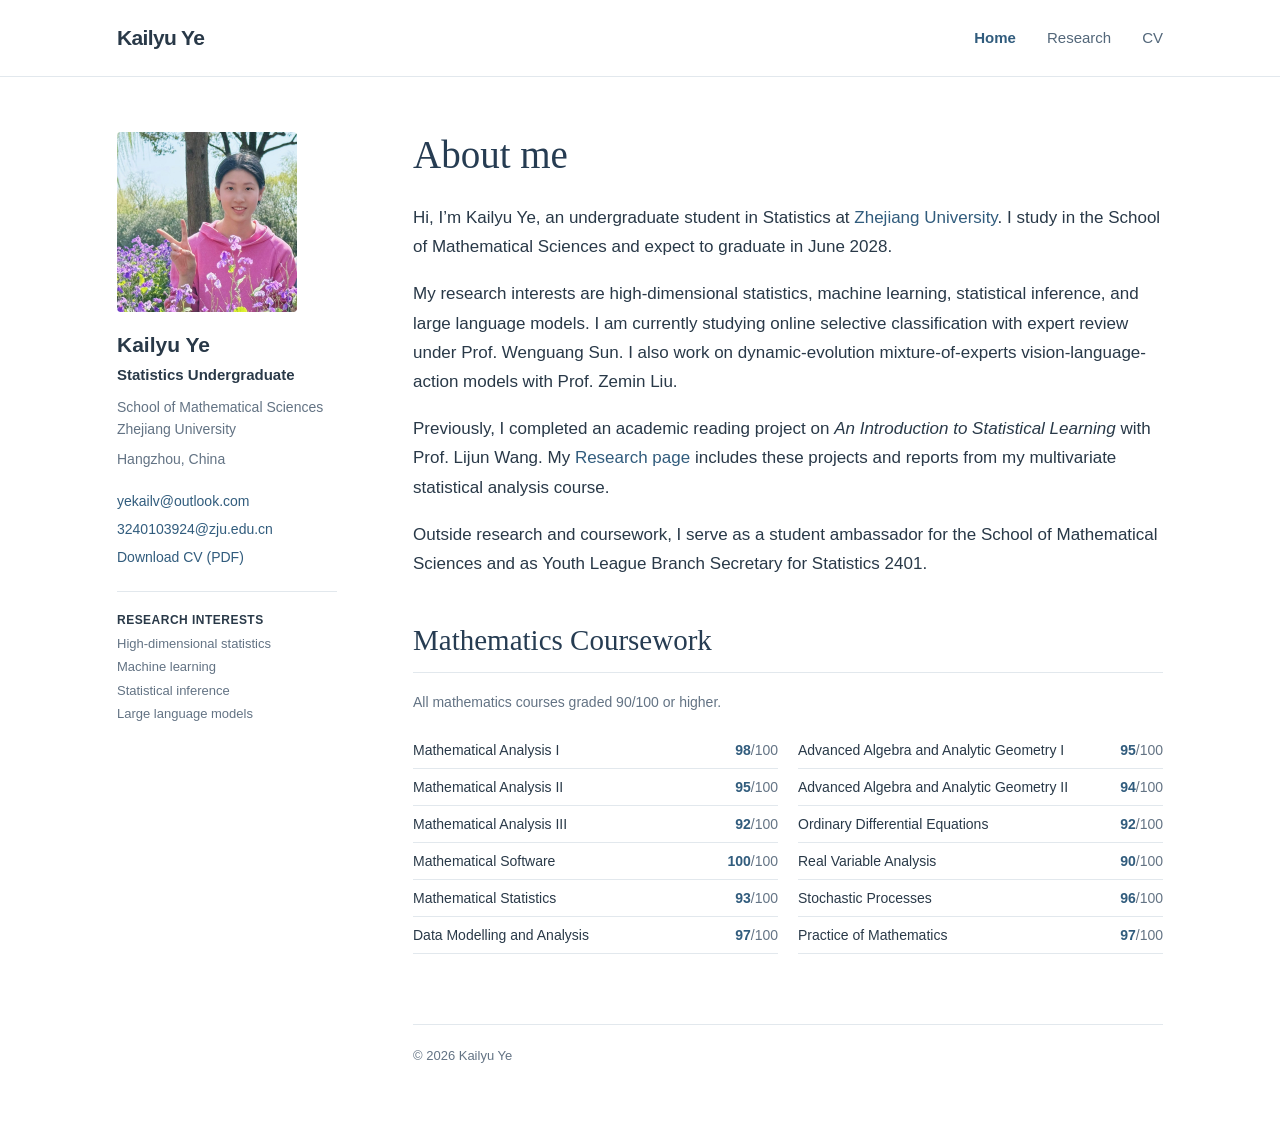
==== commit 9052707b: "List all mathematics courses scoring 90 or above" ====
--- a/index.html
+++ b/index.html
@@ -12,6 +12,6 @@
 <body>
 <a class="skip" href="#main">Skip to content</a>
 <header class="masthead"><nav class="nav" aria-label="Main navigation"><a class="wordmark" href="">Kailyu Ye</a><div class="nav-links"><a href="" aria-current="page">Home</a><a href="research/">Research</a><a href="cv/">CV</a></div></nav></header>
-<div class="layout"><aside class="profile" aria-label="Personal information"><img class="portrait" src="profile.jpg" alt="Portrait of Kailyu Ye" width="180" height="180"><h2>Kailyu Ye</h2><p class="role">Statistics Undergraduate</p><p class="affiliation">School of Mathematical Sciences<br>Zhejiang University</p><p class="location">Hangzhou, China</p><div class="profile-links"><a href="mailto:yekailv@outlook.com">yekailv@outlook.com</a><a href="mailto:3240103924@zju.edu.cn">3240103924@zju.edu.cn</a><a href="Kailyu_Ye_CV.pdf" target="_blank" rel="noopener">Download CV (PDF)</a></div><p class="interests"><strong>Research interests</strong><br>High-dimensional statistics<br>Machine learning<br>Statistical inference<br>Large language models</p></aside><main id="main"><section class="page-intro"><h1>About me</h1><p>Hi, I’m Kailyu Ye, an undergraduate student in Statistics at <a href="https://www.zju.edu.cn/english/">Zhejiang University</a>. I study in the School of Mathematical Sciences and expect to graduate in June 2028.</p><p>My research interests are high-dimensional statistics, machine learning, statistical inference, and large language models. I am currently studying online selective classification with expert review under Prof. Wenguang Sun. I also work on dynamic-evolution mixture-of-experts vision-language-action models with Prof. Zemin Liu.</p><p>Previously, I completed an academic reading project on <em>An Introduction to Statistical Learning</em> with Prof. Lijun Wang. My <a href="research/">Research page</a> includes these projects and reports from my multivariate statistical analysis course.</p><p>Outside research and coursework, I serve as a student ambassador for the School of Mathematical Sciences and as Youth League Branch Secretary for Statistics 2401.</p></section><footer>© 2026 Kailyu Ye</footer></main></div>
+<div class="layout"><aside class="profile" aria-label="Personal information"><img class="portrait" src="profile.jpg" alt="Portrait of Kailyu Ye" width="180" height="180"><h2>Kailyu Ye</h2><p class="role">Statistics Undergraduate</p><p class="affiliation">School of Mathematical Sciences<br>Zhejiang University</p><p class="location">Hangzhou, China</p><div class="profile-links"><a href="mailto:yekailv@outlook.com">yekailv@outlook.com</a><a href="mailto:3240103924@zju.edu.cn">3240103924@zju.edu.cn</a><a href="Kailyu_Ye_CV.pdf" target="_blank" rel="noopener">Download CV (PDF)</a></div><p class="interests"><strong>Research interests</strong><br>High-dimensional statistics<br>Machine learning<br>Statistical inference<br>Large language models</p></aside><main id="main"><section class="page-intro"><h1>About me</h1><p>Hi, I’m Kailyu Ye, an undergraduate student in Statistics at <a href="https://www.zju.edu.cn/english/">Zhejiang University</a>. I study in the School of Mathematical Sciences and expect to graduate in June 2028.</p><p>My research interests are high-dimensional statistics, machine learning, statistical inference, and large language models. I am currently studying online selective classification with expert review under Prof. Wenguang Sun. I also work on dynamic-evolution mixture-of-experts vision-language-action models with Prof. Zemin Liu.</p><p>Previously, I completed an academic reading project on <em>An Introduction to Statistical Learning</em> with Prof. Lijun Wang. My <a href="research/">Research page</a> includes these projects and reports from my multivariate statistical analysis course.</p><p>Outside research and coursework, I serve as a student ambassador for the School of Mathematical Sciences and as Youth League Branch Secretary for Statistics 2401.</p></section><section class="content-section" id="coursework"><h2>Mathematics Coursework</h2><p class="section-note">All mathematics courses graded 90/100 or higher.</p><dl class="courses"><div><dt>Mathematical Analysis I</dt><dd>98<span>/100</span></dd></div><div><dt>Advanced Algebra and Analytic Geometry I</dt><dd>95<span>/100</span></dd></div><div><dt>Mathematical Analysis II</dt><dd>95<span>/100</span></dd></div><div><dt>Advanced Algebra and Analytic Geometry II</dt><dd>94<span>/100</span></dd></div><div><dt>Mathematical Analysis III</dt><dd>92<span>/100</span></dd></div><div><dt>Ordinary Differential Equations</dt><dd>92<span>/100</span></dd></div><div><dt>Mathematical Software</dt><dd>100<span>/100</span></dd></div><div><dt>Real Variable Analysis</dt><dd>90<span>/100</span></dd></div><div><dt>Mathematical Statistics</dt><dd>93<span>/100</span></dd></div><div><dt>Stochastic Processes</dt><dd>96<span>/100</span></dd></div><div><dt>Data Modelling and Analysis</dt><dd>97<span>/100</span></dd></div><div><dt>Practice of Mathematics</dt><dd>97<span>/100</span></dd></div></dl></section><footer>© 2026 Kailyu Ye</footer></main></div>
 </body>
 </html>
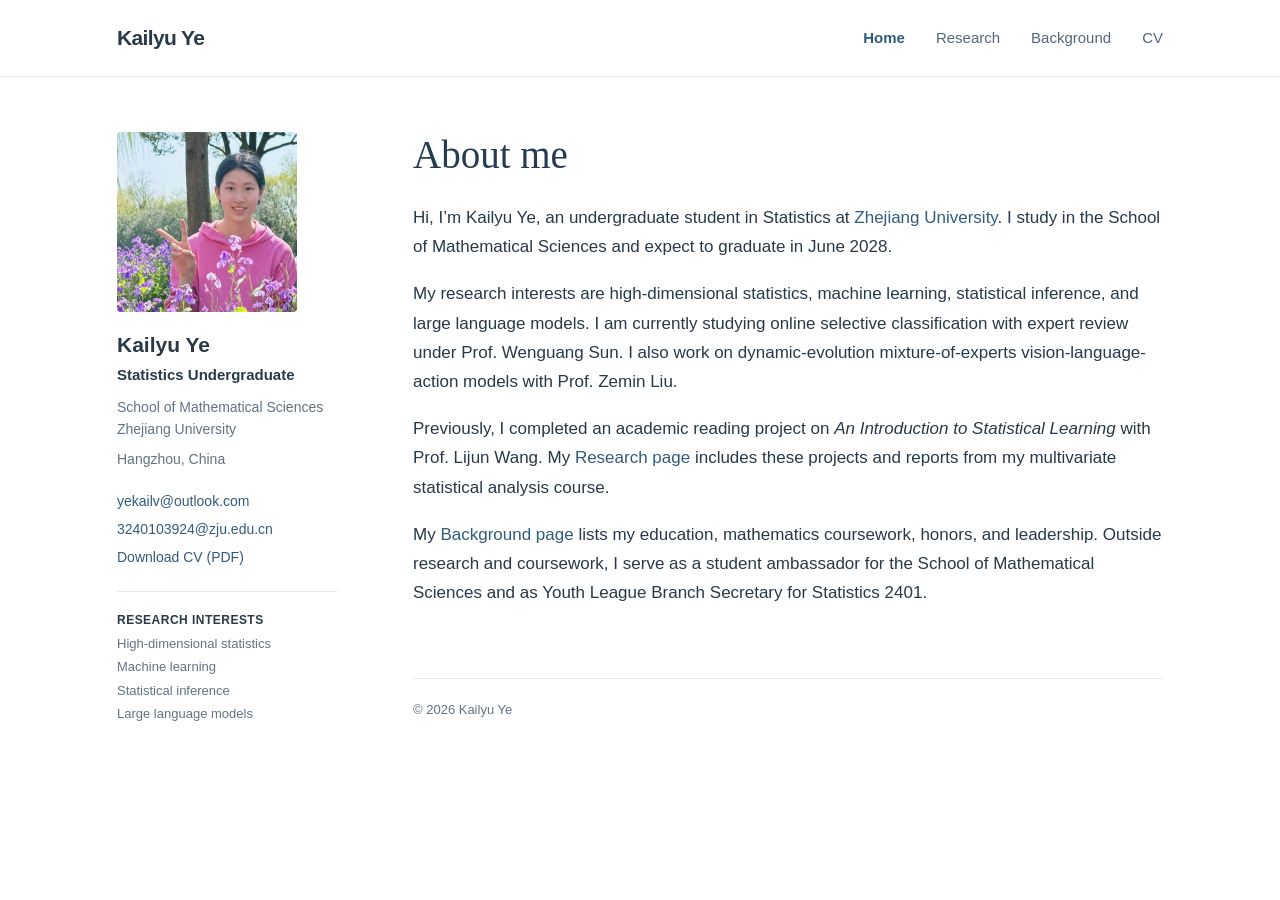
==== commit f694963e: "Add Background navigation and separate profile sections" ====
--- a/index.html
+++ b/index.html
@@ -11,7 +11,7 @@
 </head>
 <body>
 <a class="skip" href="#main">Skip to content</a>
-<header class="masthead"><nav class="nav" aria-label="Main navigation"><a class="wordmark" href="">Kailyu Ye</a><div class="nav-links"><a href="" aria-current="page">Home</a><a href="research/">Research</a><a href="cv/">CV</a></div></nav></header>
-<div class="layout"><aside class="profile" aria-label="Personal information"><img class="portrait" src="profile.jpg" alt="Portrait of Kailyu Ye" width="180" height="180"><h2>Kailyu Ye</h2><p class="role">Statistics Undergraduate</p><p class="affiliation">School of Mathematical Sciences<br>Zhejiang University</p><p class="location">Hangzhou, China</p><div class="profile-links"><a href="mailto:yekailv@outlook.com">yekailv@outlook.com</a><a href="mailto:3240103924@zju.edu.cn">3240103924@zju.edu.cn</a><a href="Kailyu_Ye_CV.pdf" target="_blank" rel="noopener">Download CV (PDF)</a></div><p class="interests"><strong>Research interests</strong><br>High-dimensional statistics<br>Machine learning<br>Statistical inference<br>Large language models</p></aside><main id="main"><section class="page-intro"><h1>About me</h1><p>Hi, I’m Kailyu Ye, an undergraduate student in Statistics at <a href="https://www.zju.edu.cn/english/">Zhejiang University</a>. I study in the School of Mathematical Sciences and expect to graduate in June 2028.</p><p>My research interests are high-dimensional statistics, machine learning, statistical inference, and large language models. I am currently studying online selective classification with expert review under Prof. Wenguang Sun. I also work on dynamic-evolution mixture-of-experts vision-language-action models with Prof. Zemin Liu.</p><p>Previously, I completed an academic reading project on <em>An Introduction to Statistical Learning</em> with Prof. Lijun Wang. My <a href="research/">Research page</a> includes these projects and reports from my multivariate statistical analysis course.</p><p>Outside research and coursework, I serve as a student ambassador for the School of Mathematical Sciences and as Youth League Branch Secretary for Statistics 2401.</p></section><section class="content-section" id="coursework"><h2>Mathematics Coursework</h2><p class="section-note">All mathematics courses graded 90/100 or higher.</p><dl class="courses"><div><dt>Mathematical Analysis I</dt><dd>98<span>/100</span></dd></div><div><dt>Advanced Algebra and Analytic Geometry I</dt><dd>95<span>/100</span></dd></div><div><dt>Mathematical Analysis II</dt><dd>95<span>/100</span></dd></div><div><dt>Advanced Algebra and Analytic Geometry II</dt><dd>94<span>/100</span></dd></div><div><dt>Mathematical Analysis III</dt><dd>92<span>/100</span></dd></div><div><dt>Ordinary Differential Equations</dt><dd>92<span>/100</span></dd></div><div><dt>Mathematical Software</dt><dd>100<span>/100</span></dd></div><div><dt>Real Variable Analysis</dt><dd>90<span>/100</span></dd></div><div><dt>Mathematical Statistics</dt><dd>93<span>/100</span></dd></div><div><dt>Stochastic Processes</dt><dd>96<span>/100</span></dd></div><div><dt>Data Modelling and Analysis</dt><dd>97<span>/100</span></dd></div><div><dt>Practice of Mathematics</dt><dd>97<span>/100</span></dd></div></dl></section><footer>© 2026 Kailyu Ye</footer></main></div>
+<header class="masthead"><nav class="nav" aria-label="Main navigation"><a class="wordmark" href="">Kailyu Ye</a><div class="nav-links"><a href="" aria-current="page">Home</a><a href="research/">Research</a><a href="background/">Background</a><a href="cv/">CV</a></div></nav></header>
+<div class="layout"><aside class="profile" aria-label="Personal information"><img class="portrait" src="profile.jpg" alt="Portrait of Kailyu Ye" width="180" height="180"><h2>Kailyu Ye</h2><p class="role">Statistics Undergraduate</p><p class="affiliation">School of Mathematical Sciences<br>Zhejiang University</p><p class="location">Hangzhou, China</p><div class="profile-links"><a href="mailto:yekailv@outlook.com">yekailv@outlook.com</a><a href="mailto:3240103924@zju.edu.cn">3240103924@zju.edu.cn</a><a href="Kailyu_Ye_CV.pdf" target="_blank" rel="noopener">Download CV (PDF)</a></div><p class="interests"><strong>Research interests</strong><br>High-dimensional statistics<br>Machine learning<br>Statistical inference<br>Large language models</p></aside><main id="main"><section class="page-intro"><h1>About me</h1><p>Hi, I’m Kailyu Ye, an undergraduate student in Statistics at <a href="https://www.zju.edu.cn/english/">Zhejiang University</a>. I study in the School of Mathematical Sciences and expect to graduate in June 2028.</p><p>My research interests are high-dimensional statistics, machine learning, statistical inference, and large language models. I am currently studying online selective classification with expert review under Prof. Wenguang Sun. I also work on dynamic-evolution mixture-of-experts vision-language-action models with Prof. Zemin Liu.</p><p>Previously, I completed an academic reading project on <em>An Introduction to Statistical Learning</em> with Prof. Lijun Wang. My <a href="research/">Research page</a> includes these projects and reports from my multivariate statistical analysis course.</p><p>My <a href="background/">Background page</a> lists my education, mathematics coursework, honors, and leadership. Outside research and coursework, I serve as a student ambassador for the School of Mathematical Sciences and as Youth League Branch Secretary for Statistics 2401.</p></section><footer>© 2026 Kailyu Ye</footer></main></div>
 </body>
 </html>
--- a/styles.css
+++ b/styles.css
@@ -22,3 +22,5 @@
 footer{border-top:1px solid var(--line);margin-top:70px;padding-top:20px;color:var(--muted);font-size:13px}
 @media(max-width:760px){.nav{padding:0 20px;min-height:65px}.nav-links{gap:16px}.nav-links a{font-size:14px}.layout{display:block;padding:30px 20px 60px}.profile{display:grid;grid-template-columns:100px 1fr;column-gap:18px;align-items:start;border-bottom:1px solid var(--line);padding-bottom:22px;margin-bottom:34px}.portrait{grid-row:1/5;width:100px;height:100px}.profile h2{margin:0}.role,.affiliation,.location{margin:0}.profile-links,.interests{grid-column:1/-1}.profile-links{margin-top:16px}.interests{margin:16px 0 0}.page-intro h1{font-size:34px}.content-section>h2{font-size:26px}.item-meta{flex-wrap:wrap;gap:3px}.education-row{display:block}.education-row time{display:block;text-align:left;margin-top:5px}.courses{grid-template-columns:1fr}}
 @media(max-width:430px){.wordmark{font-size:18px}.nav-links{gap:11px}.nav-links a{font-size:13px}.layout{padding-left:17px;padding-right:17px}.academic-stats>div{min-width:calc(50% - 7px)}}
+
+.lab-list{list-style:none;margin:0;padding:0;border-top:1px solid var(--line)}.lab-list li{display:grid;grid-template-columns:65px minmax(0,1fr) 52px;gap:12px;align-items:baseline;border-bottom:1px solid var(--line);padding:9px 0;font-size:15px;line-height:1.4}.lab-list .tag{font-size:11px}.lab-list a{text-align:right;white-space:nowrap;font-size:14px}@media(max-width:430px){.lab-list li{grid-template-columns:54px minmax(0,1fr) 43px;gap:7px;font-size:14px}}
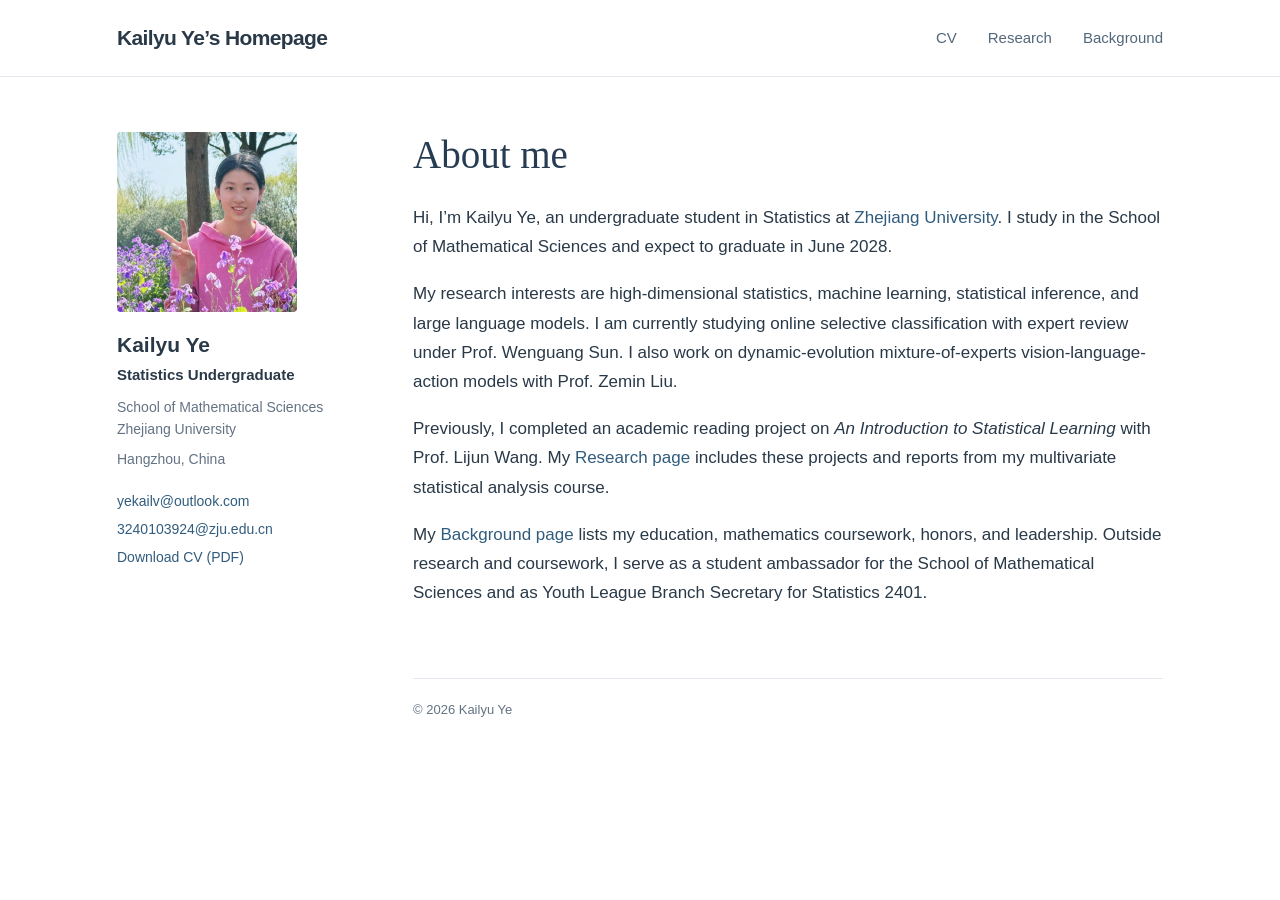
==== commit 57ccaaed: "Match reference homepage layout and use circular portrait" ====
--- a/index.html
+++ b/index.html
@@ -9,9 +9,9 @@
 <link rel="icon" href="favicon.svg" type="image/svg+xml">
 <link rel="stylesheet" href="styles.css">
 </head>
-<body>
+<body class="home-page">
 <a class="skip" href="#main">Skip to content</a>
-<header class="masthead"><nav class="nav" aria-label="Main navigation"><a class="wordmark" href="">Kailyu Ye</a><div class="nav-links"><a href="" aria-current="page">Home</a><a href="research/">Research</a><a href="background/">Background</a><a href="cv/">CV</a></div></nav></header>
-<div class="layout"><aside class="profile" aria-label="Personal information"><img class="portrait" src="profile.jpg" alt="Portrait of Kailyu Ye" width="180" height="180"><h2>Kailyu Ye</h2><p class="role">Statistics Undergraduate</p><p class="affiliation">School of Mathematical Sciences<br>Zhejiang University</p><p class="location">Hangzhou, China</p><div class="profile-links"><a href="mailto:yekailv@outlook.com">yekailv@outlook.com</a><a href="mailto:3240103924@zju.edu.cn">3240103924@zju.edu.cn</a><a href="Kailyu_Ye_CV.pdf" target="_blank" rel="noopener">Download CV (PDF)</a></div><p class="interests"><strong>Research interests</strong><br>High-dimensional statistics<br>Machine learning<br>Statistical inference<br>Large language models</p></aside><main id="main"><section class="page-intro"><h1>About me</h1><p>Hi, I’m Kailyu Ye, an undergraduate student in Statistics at <a href="https://www.zju.edu.cn/english/">Zhejiang University</a>. I study in the School of Mathematical Sciences and expect to graduate in June 2028.</p><p>My research interests are high-dimensional statistics, machine learning, statistical inference, and large language models. I am currently studying online selective classification with expert review under Prof. Wenguang Sun. I also work on dynamic-evolution mixture-of-experts vision-language-action models with Prof. Zemin Liu.</p><p>Previously, I completed an academic reading project on <em>An Introduction to Statistical Learning</em> with Prof. Lijun Wang. My <a href="research/">Research page</a> includes these projects and reports from my multivariate statistical analysis course.</p><p>My <a href="background/">Background page</a> lists my education, mathematics coursework, honors, and leadership. Outside research and coursework, I serve as a student ambassador for the School of Mathematical Sciences and as Youth League Branch Secretary for Statistics 2401.</p></section><footer>© 2026 Kailyu Ye</footer></main></div>
+<header class="masthead"><nav class="nav" aria-label="Main navigation"><a class="wordmark" href="">Kailyu Ye’s Homepage</a><div class="nav-links"><a href="cv/">CV</a><a href="research/">Research</a><a href="background/">Background</a></div></nav></header>
+<div class="layout"><aside class="profile" aria-label="Personal information"><img class="portrait" src="profile.jpg" alt="Portrait of Kailyu Ye" width="180" height="180"><h2>Kailyu Ye</h2><p class="role">Statistics Undergraduate</p><p class="affiliation">School of Mathematical Sciences<br>Zhejiang University</p><p class="location">Hangzhou, China</p><div class="profile-links"><a href="mailto:yekailv@outlook.com">yekailv@outlook.com</a><a href="mailto:3240103924@zju.edu.cn">3240103924@zju.edu.cn</a><a href="Kailyu_Ye_CV.pdf" target="_blank" rel="noopener">Download CV (PDF)</a></div></aside><main id="main"><section class="page-intro"><h1>About me</h1><p>Hi, I’m Kailyu Ye, an undergraduate student in Statistics at <a href="https://www.zju.edu.cn/english/">Zhejiang University</a>. I study in the School of Mathematical Sciences and expect to graduate in June 2028.</p><p>My research interests are high-dimensional statistics, machine learning, statistical inference, and large language models. I am currently studying online selective classification with expert review under Prof. Wenguang Sun. I also work on dynamic-evolution mixture-of-experts vision-language-action models with Prof. Zemin Liu.</p><p>Previously, I completed an academic reading project on <em>An Introduction to Statistical Learning</em> with Prof. Lijun Wang. My <a href="research/">Research page</a> includes these projects and reports from my multivariate statistical analysis course.</p><p>My <a href="background/">Background page</a> lists my education, mathematics coursework, honors, and leadership. Outside research and coursework, I serve as a student ambassador for the School of Mathematical Sciences and as Youth League Branch Secretary for Statistics 2401.</p></section><footer>© 2026 Kailyu Ye</footer></main></div>
 </body>
 </html>
--- a/styles.css
+++ b/styles.css
@@ -24,3 +24,5 @@
 @media(max-width:430px){.wordmark{font-size:18px}.nav-links{gap:11px}.nav-links a{font-size:13px}.layout{padding-left:17px;padding-right:17px}.academic-stats>div{min-width:calc(50% - 7px)}}
 
 .lab-list{list-style:none;margin:0;padding:0;border-top:1px solid var(--line)}.lab-list li{display:grid;grid-template-columns:65px minmax(0,1fr) 52px;gap:12px;align-items:baseline;border-bottom:1px solid var(--line);padding:9px 0;font-size:15px;line-height:1.4}.lab-list .tag{font-size:11px}.lab-list a{text-align:right;white-space:nowrap;font-size:14px}@media(max-width:430px){.lab-list li{grid-template-columns:54px minmax(0,1fr) 43px;gap:7px;font-size:14px}}
+
+@media(max-width:500px){.nav{flex-wrap:wrap;gap:0;padding-top:10px;padding-bottom:10px}.nav-links{width:100%;justify-content:space-between;gap:8px}.nav-links a{font-size:13px}}
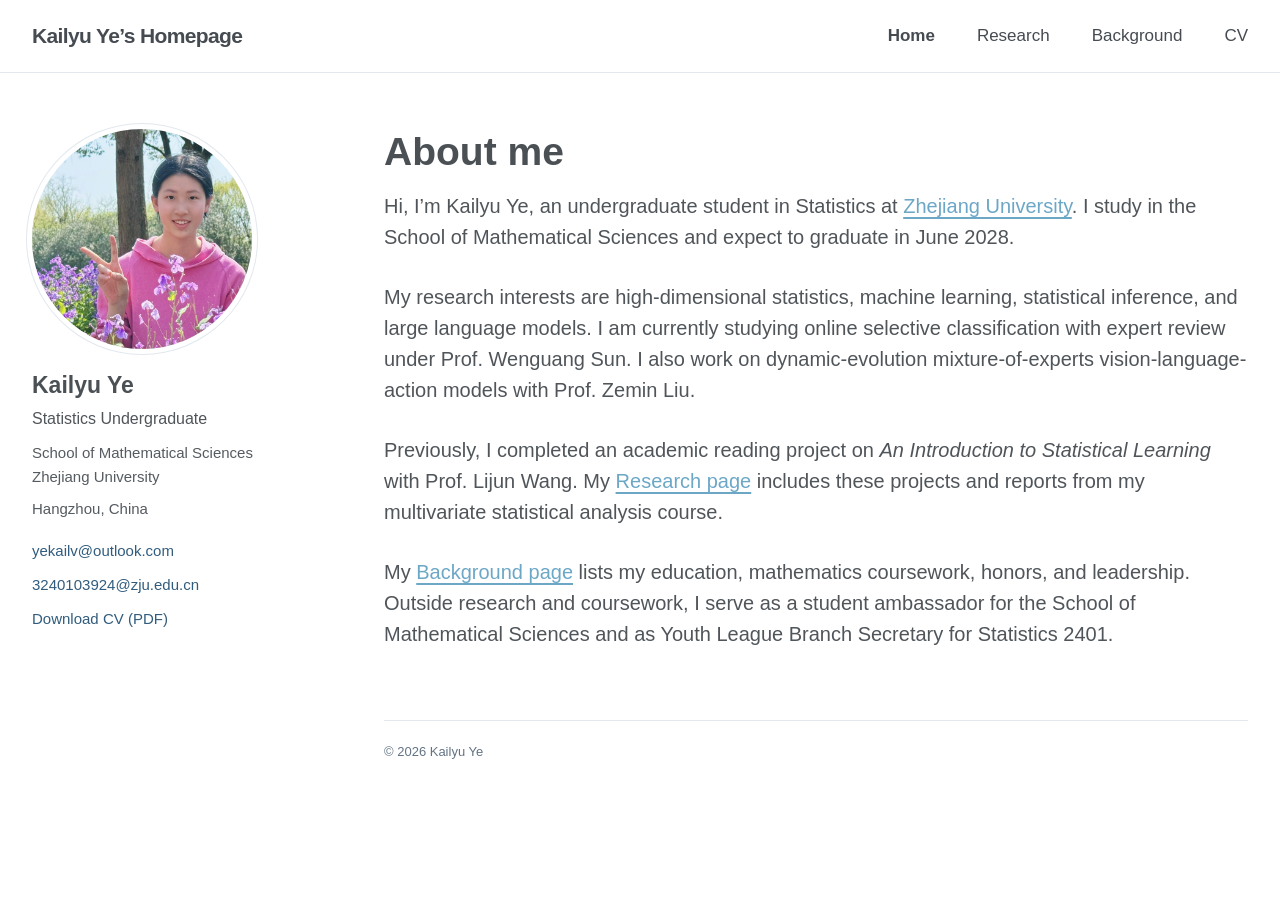
==== commit 645e7fac: "Match homepage navigation order with other pages" ====
--- a/index.html
+++ b/index.html
@@ -11,7 +11,7 @@
 </head>
 <body class="home-page">
 <a class="skip" href="#main">Skip to content</a>
-<header class="masthead"><nav class="nav" aria-label="Main navigation"><a class="wordmark" href="">Kailyu Ye’s Homepage</a><div class="nav-links"><a href="cv/">CV</a><a href="research/">Research</a><a href="background/">Background</a></div></nav></header>
+<header class="masthead"><nav class="nav" aria-label="Main navigation"><a class="wordmark" href="">Kailyu Ye’s Homepage</a><div class="nav-links"><a href="" aria-current="page">Home</a><a href="research/">Research</a><a href="background/">Background</a><a href="cv/">CV</a></div></nav></header>
 <div class="layout"><aside class="profile" aria-label="Personal information"><img class="portrait" src="profile.jpg" alt="Portrait of Kailyu Ye" width="180" height="180"><h2>Kailyu Ye</h2><p class="role">Statistics Undergraduate</p><p class="affiliation">School of Mathematical Sciences<br>Zhejiang University</p><p class="location">Hangzhou, China</p><div class="profile-links"><a href="mailto:yekailv@outlook.com">yekailv@outlook.com</a><a href="mailto:3240103924@zju.edu.cn">3240103924@zju.edu.cn</a><a href="Kailyu_Ye_CV.pdf" target="_blank" rel="noopener">Download CV (PDF)</a></div></aside><main id="main"><section class="page-intro"><h1>About me</h1><p>Hi, I’m Kailyu Ye, an undergraduate student in Statistics at <a href="https://www.zju.edu.cn/english/">Zhejiang University</a>. I study in the School of Mathematical Sciences and expect to graduate in June 2028.</p><p>My research interests are high-dimensional statistics, machine learning, statistical inference, and large language models. I am currently studying online selective classification with expert review under Prof. Wenguang Sun. I also work on dynamic-evolution mixture-of-experts vision-language-action models with Prof. Zemin Liu.</p><p>Previously, I completed an academic reading project on <em>An Introduction to Statistical Learning</em> with Prof. Lijun Wang. My <a href="research/">Research page</a> includes these projects and reports from my multivariate statistical analysis course.</p><p>My <a href="background/">Background page</a> lists my education, mathematics coursework, honors, and leadership. Outside research and coursework, I serve as a student ambassador for the School of Mathematical Sciences and as Youth League Branch Secretary for Statistics 2401.</p></section><footer>© 2026 Kailyu Ye</footer></main></div>
 </body>
 </html>
--- a/styles.css
+++ b/styles.css
@@ -23,6 +23,40 @@
 @media(max-width:760px){.nav{padding:0 20px;min-height:65px}.nav-links{gap:16px}.nav-links a{font-size:14px}.layout{display:block;padding:30px 20px 60px}.profile{display:grid;grid-template-columns:100px 1fr;column-gap:18px;align-items:start;border-bottom:1px solid var(--line);padding-bottom:22px;margin-bottom:34px}.portrait{grid-row:1/5;width:100px;height:100px}.profile h2{margin:0}.role,.affiliation,.location{margin:0}.profile-links,.interests{grid-column:1/-1}.profile-links{margin-top:16px}.interests{margin:16px 0 0}.page-intro h1{font-size:34px}.content-section>h2{font-size:26px}.item-meta{flex-wrap:wrap;gap:3px}.education-row{display:block}.education-row time{display:block;text-align:left;margin-top:5px}.courses{grid-template-columns:1fr}}
 @media(max-width:430px){.wordmark{font-size:18px}.nav-links{gap:11px}.nav-links a{font-size:13px}.layout{padding-left:17px;padding-right:17px}.academic-stats>div{min-width:calc(50% - 7px)}}
 
-.lab-list{list-style:none;margin:0;padding:0;border-top:1px solid var(--line)}.lab-list li{display:grid;grid-template-columns:65px minmax(0,1fr) 52px;gap:12px;align-items:baseline;border-bottom:1px solid var(--line);padding:9px 0;font-size:15px;line-height:1.4}.lab-list .tag{font-size:11px}.lab-list a{text-align:right;white-space:nowrap;font-size:14px}@media(max-width:430px){.lab-list li{grid-template-columns:54px minmax(0,1fr) 43px;gap:7px;font-size:14px}}
+.project-context{display:flex;flex-direction:column;gap:3px;color:var(--muted);font-size:15px;line-height:1.5;margin:-4px 0 22px}
+.lab-list{list-style:none;margin:0;padding:0;border:1px solid var(--line);border-radius:6px;overflow:hidden;background:#fff}
+.lab-list li{list-style:none;display:grid;grid-template-columns:70px minmax(0,1fr) 72px;gap:20px;align-items:center;padding:17px 20px;border-bottom:1px solid var(--line);font-size:16px;line-height:1.45}
+.lab-list li:last-child{border-bottom:0}
+.lab-list li:hover{background:var(--pale)}
+.lab-list .tag{font-size:11px;letter-spacing:.06em;white-space:nowrap}
+.lab-list .lab-title{font-weight:500;color:var(--ink)}
+.lab-list a{justify-self:end;white-space:nowrap;border:1px solid #cbdbe6;border-radius:4px;padding:5px 10px;font-size:13px;font-weight:600;line-height:1.3}
+.lab-list a:hover{background:#eaf2f7;text-decoration:none}
+@media(max-width:600px){.lab-list li{grid-template-columns:1fr auto;gap:4px 12px;padding:14px 15px}.lab-list .tag{grid-column:1/-1}.lab-list .lab-title{grid-column:1}.lab-list a{grid-column:2;grid-row:2}}
+
 
 @media(max-width:500px){.nav{flex-wrap:wrap;gap:0;padding-top:10px;padding-bottom:10px}.nav-links{width:100%;justify-content:space-between;gap:8px}.nav-links a{font-size:13px}}
+
+/* Home layout inspired by the supplied reference screenshot. */
+.portrait{border-radius:50%;box-shadow:0 0 0 5px #fff,0 0 0 6px var(--line)}
+.home-page{color:#50555a}
+.home-page .nav,.home-page .layout{max-width:1380px}
+.home-page .nav{min-height:72px}
+.home-page .wordmark{color:#454b51;font-size:21px}
+.home-page .nav-links{gap:42px}
+.home-page .nav-links a{color:#454b51;font-size:17px}
+.home-page .layout{grid-template-columns:270px minmax(0,1fr);gap:82px;padding-top:56px}
+.home-page .profile{max-width:270px}
+.home-page .portrait{width:220px;height:220px}
+.home-page .profile h2{font-size:23px;color:#4b5055;margin-top:22px}
+.home-page .role{font-weight:400;font-size:16px}
+.home-page .affiliation,.home-page .location{font-size:15px;color:#555b60}
+.home-page .profile-links{font-size:15px;gap:8px}
+.home-page main{max-width:920px}
+.home-page .page-intro{font-size:20px;line-height:1.55}
+.home-page .page-intro h1{font-family:inherit;font-weight:700;color:#4b5055;font-size:39px;margin:0 0 15px}
+.home-page .page-intro p{margin-bottom:29px}
+.home-page .page-intro a{color:#6ca7c6;text-decoration:underline}
+@media(max-width:900px){.home-page .layout{grid-template-columns:220px minmax(0,1fr);gap:45px}.home-page .portrait{width:190px;height:190px}.home-page .page-intro{font-size:18px}}
+@media(max-width:760px){.home-page .layout{display:block;padding-top:32px}.home-page .profile{max-width:none}.home-page .portrait{width:100px;height:100px}.home-page .profile h2{margin-top:0}.home-page .page-intro h1{font-size:34px}.home-page .page-intro{font-size:17px}.home-page .nav-links{gap:16px}}
+@media(max-width:500px){.home-page .nav-links{justify-content:flex-start;gap:24px}.home-page .nav-links a{font-size:14px}}
